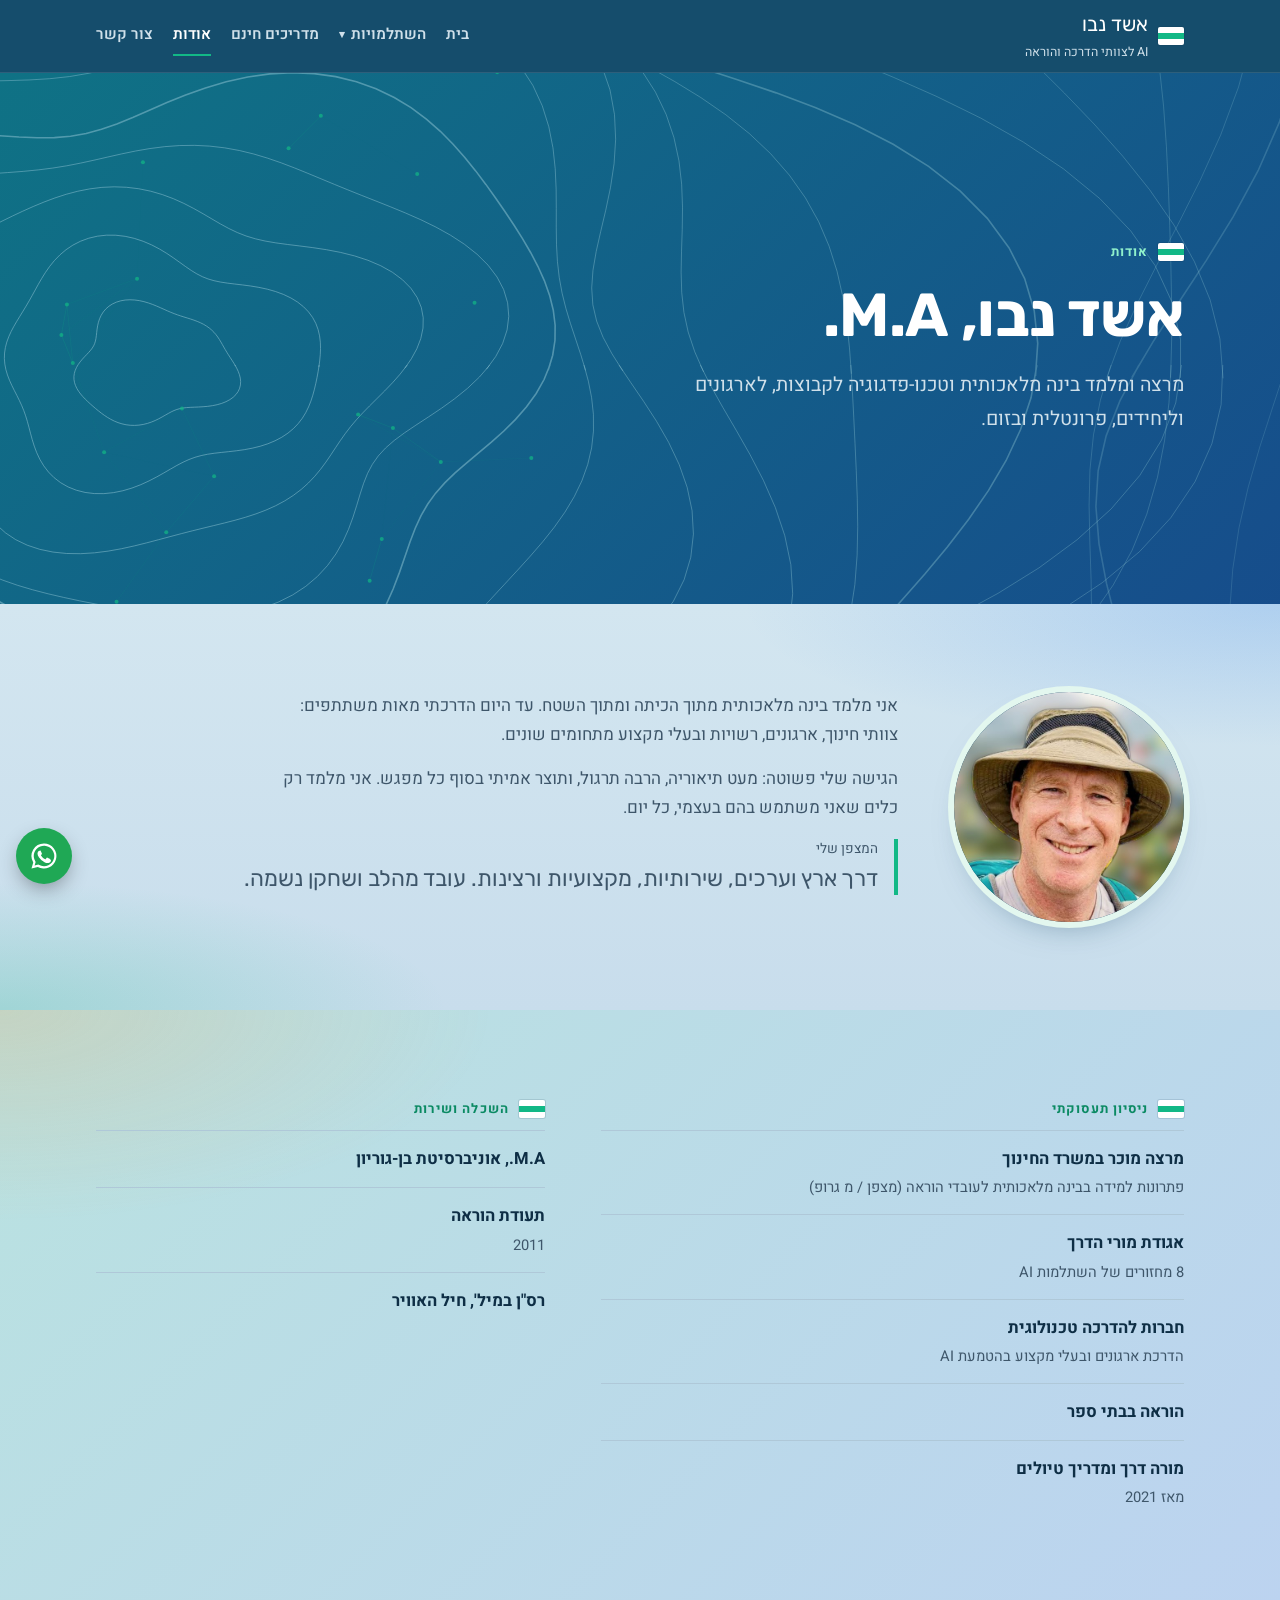
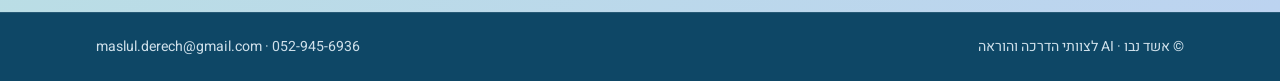
==== about.html @ a2542221 "Add 8 tech hours page for tour guide courses Co-Authored-By: Claude Opus 5.5 <noreply@anthropic.com>" ====
<!doctype html>
<html lang="he" dir="rtl">
<head>
<meta charset="utf-8">
<meta name="color-scheme" content="only light">
<meta name="viewport" content="width=device-width,initial-scale=1,viewport-fit=cover">
<title>אודות | אשד נבו</title>
<meta name="claude:viewport-fit-sides" content="cover">
<meta name="description" content="אשד נבו: מרצה מוכר במשרד החינוך, מורה דרך מוסמך ובעל תעודת הוראה.">
<meta property="og:title" content="אשד נבו | AI לצוותי הדרכה והוראה">
<meta property="og:description" content="אשד נבו: מרצה מוכר במשרד החינוך, מורה דרך מוסמך ובעל תעודת הוראה.">
<meta property="og:locale" content="he_IL">
<meta property="og:type" content="website">
<meta property="og:image" content="https://nevoes.github.io/eshed-ai/og.jpg">
<meta property="og:image:width" content="1200">
<meta property="og:image:height" content="630">
<meta name="twitter:card" content="summary_large_image">
<link rel="preconnect" href="https://fonts.googleapis.com">
<link rel="preconnect" href="https://fonts.gstatic.com" crossorigin>
<link rel="stylesheet" href="https://fonts.googleapis.com/css2?family=Rubik:wght@500;700&family=Heebo:wght@400;500;600;700&family=IBM+Plex+Mono:wght@500&display=swap">
<link rel="stylesheet" href="style.css?v=14">
</head>
<body>
<svg width="0" height="0" style="position:absolute" aria-hidden="true"><symbol id="i-wa" viewBox="0 0 24 24"><path fill="currentColor" d="M12 2a10 10 0 0 0-8.6 15.1L2 22l5-1.3A10 10 0 1 0 12 2zm0 18.2a8.2 8.2 0 0 1-4.2-1.2l-.3-.2-3 .8.8-2.9-.2-.3A8.2 8.2 0 1 1 12 20.2zm4.5-6.1c-.2-.1-1.5-.7-1.7-.8s-.4-.1-.6.1-.7.8-.8 1-.3.2-.5.1a6.7 6.7 0 0 1-3.3-2.9c-.2-.4.2-.4.7-1.3.1-.2 0-.3 0-.4l-.8-1.8c-.2-.5-.4-.4-.6-.4h-.5a1 1 0 0 0-.7.3 3 3 0 0 0-.9 2.2 5.2 5.2 0 0 0 1.1 2.7 11.8 11.8 0 0 0 4.5 4c1.7.7 2.3.8 3.2.6a2.7 2.7 0 0 0 1.8-1.2 2.2 2.2 0 0 0 .1-1.3c0-.1-.2-.2-.5-.3z"/></symbol></svg>
<header class="top"><div class="wrap">
  <a class="brand" href="index.html"><span class="blaze" aria-hidden="true"><i></i><i></i><i></i></span><span><b>אשד נבו</b><small>AI לצוותי הדרכה והוראה</small></span></a>
  <nav class="nav" aria-label="תוכן האתר"><a href="index.html">בית</a><div class="dd"><button type="button" aria-haspopup="true">השתלמויות<span aria-hidden="true">▾</span></button><div class="dd-panel"><a href="workshop.html">השתלמות 3 מפגשי AI</a><a href="course.html">פתרון למידה לעובדי הוראה</a><a href="tav-teken.html">השתלמות למדריכי תו תקן</a><a href="tour-guides.html">השתלמות למורי דרך</a><a href="tech-hours.html">8 שעות טכנולוגיה לקורסי מדריכים</a></div></div><a href="guides.html">מדריכים חינם</a><a href="about.html" aria-current="page">אודות</a><a href="contact.html">צור קשר</a></nav>
  <details class="menu"><summary>תפריט</summary><nav class="panel" aria-label="תוכן האתר"><a href="index.html">בית</a><a href="workshop.html">השתלמות 3 מפגשי AI</a><a href="course.html">פתרון למידה לעובדי הוראה</a><a href="tav-teken.html">השתלמות למדריכי תו תקן</a><a href="tour-guides.html">השתלמות למורי דרך</a><a href="tech-hours.html">8 שעות טכנולוגיה לקורסי מדריכים</a><a href="guides.html">מדריכים חינם</a><a href="about.html" aria-current="page">אודות</a><a href="contact.html">צור קשר</a></nav></details>
</div></header>
<main>
<section class="band"><canvas class="map" aria-hidden="true"></canvas><div class="wrap">
  <p class="eyebrow"><span class="blaze" aria-hidden="true"><i></i><i></i><i></i></span>אודות</p>
  <h1>אשד נבו, M.A.</h1>
  <p class="lead">מרצה ומלמד בינה מלאכותית וטכנו-פדגוגיה לקבוצות, לארגונים וליחידים, פרונטלית ובזום.</p>
  
</div></section>

<section><div class="wrap about">
  <div class="portrait"><img src="eshed.jpg" alt="אשד נבו" width="460" height="460"></div>
  <div class="txt">
    <p>אני מלמד בינה מלאכותית מתוך הכיתה ומתוך השטח. עד היום הדרכתי מאות משתתפים: צוותי חינוך, ארגונים, רשויות ובעלי מקצוע מתחומים שונים.</p>
    <p>הגישה שלי פשוטה: מעט תיאוריה, הרבה תרגול, ותוצר אמיתי בסוף כל מפגש. אני מלמד רק כלים שאני משתמש בהם בעצמי, כל יום.</p>
    <p class="compass"><small>המצפן שלי</small>דרך ארץ וערכים, שירותיות, מקצועיות ורצינות. עובד מהלב ושחקן נשמה.</p>
  </div>
</div></section>
<section class="alt"><div class="wrap cv2">
  <div><p class="eyebrow"><span class="blaze" aria-hidden="true"><i></i><i></i><i></i></span>ניסיון תעסוקתי</p>
  <ul class="cv" style="grid-template-columns:1fr">
    <li><b>מרצה מוכר במשרד החינוך</b><small>פתרונות למידה בבינה מלאכותית לעובדי הוראה (מצפן / מ גרופ)</small></li>
    <li><b>אגודת מורי הדרך</b><small>8 מחזורים של השתלמות AI</small></li>
    <li><b>חברות להדרכה טכנולוגית</b><small>הדרכת ארגונים ובעלי מקצוע בהטמעת AI</small></li>
    <li><b>הוראה בבתי ספר</b><small></small></li>
    <li><b>מורה דרך ומדריך טיולים</b><small>מאז 2021</small></li>
  </ul></div>
  <div><p class="eyebrow"><span class="blaze" aria-hidden="true"><i></i><i></i><i></i></span>השכלה ושירות</p>
  <ul class="cv" style="grid-template-columns:1fr">
    <li><b>M.A., אוניברסיטת בן-גוריון</b><small></small></li>
    <li><b>תעודת הוראה</b><small>2011</small></li>
    <li><b>רס"ן במיל', חיל האוויר</b><small></small></li>
  </ul></div>
</div></section>
</main>
<footer class="site"><div class="wrap"><span>© אשד נבו · AI לצוותי הדרכה והוראה</span><span>052-945-6936 · maslul.derech@gmail.com</span></div></footer>
<a class="wa-float" href="https://wa.me/972529456936?text=%D7%94%D7%99%D7%99%20%D7%90%D7%A9%D7%93%2C%20%D7%90%D7%A9%D7%9E%D7%97%20%D7%9C%D7%A9%D7%9E%D7%95%D7%A2%20%D7%A2%D7%9C%20%D7%94%D7%94%D7%A9%D7%AA%D7%9C%D7%9E%D7%95%D7%99%D7%95%D7%AA" target="_blank" rel="noopener" aria-label="שליחת הודעה בווטסאפ"><svg><use href="#i-wa"/></svg></a>
<script src="site.js?v=3"></script>
</body>
</html>
---- style.css ----
/* Layout: trail-sign identity. Dark "map" bands (contour lines resolving into a network) open each page;
   between them, quiet paper sections marked with Israeli trail blazes (white | amber | white) as signposts. */
:root{
  --paper:#F2F4EF; --surface:#FFFFFF; --ink:#16201E; --muted:#56625E; --line:#D7DDD5;
  --night:#0F1918; --night-2:#16231F; --on-night:#E9EFEA; --on-night-muted:#A9B8B1; --contour:#3E5A50;
  --blaze:#F2A516; --blaze-ink:#9A5F00; --blaze-soft:#FBE7BF; --wa:#1FA855;
  --display:"Secular One","Rubik","Arial Hebrew",Arial,sans-serif;
  --body:"IBM Plex Sans Hebrew","Assistant","Segoe UI",Arial,sans-serif;
  --mono:"IBM Plex Mono",ui-monospace,Menlo,monospace;
  --max:1120px; --r:10px;
  color-scheme:only light;
}

*{box-sizing:border-box}
:root{box-sizing:border-box;padding-top:env(safe-area-inset-top,0px);padding-bottom:env(safe-area-inset-bottom,0px)}
@media (prefers-reduced-motion:reduce){*{transition:none!important;animation:none!important}}
body{margin:0;background:var(--paper);color:var(--ink);font-family:var(--body);font-size:1.0625rem;line-height:1.7;direction:rtl;overflow-x:hidden}
body::before{content:"";position:fixed;inset:0 0 auto;height:env(safe-area-inset-top,0px);z-index:40;background:var(--night)}
img{max-width:100%}
[hidden]{display:none!important}
h1,h2,h3{font-family:var(--display);font-weight:400;line-height:1.15;margin:0;text-wrap:balance}
p{margin:0}
a{color:inherit}
:focus-visible{outline:3px solid var(--blaze);outline-offset:3px;border-radius:4px}
.wrap{max-width:var(--max);margin-inline:auto;padding-left:max(16px,env(safe-area-inset-left,0px));padding-right:max(16px,env(safe-area-inset-right,0px))}

.blaze{display:inline-flex;flex-direction:column;width:26px;height:18px;border-radius:2px;overflow:hidden;flex:none;box-shadow:0 0 0 1px color-mix(in srgb,var(--ink) 18%,transparent)}
.blaze i{flex:1;background:#fff}.blaze i:nth-child(2){background:var(--blaze)}
.eyebrow{display:flex;align-items:center;gap:10px;font-size:.82rem;font-weight:700;letter-spacing:.08em;color:var(--blaze-ink)}
.mono{font-family:var(--mono);font-size:.8rem;letter-spacing:.02em}

.btn{display:inline-flex;align-items:center;justify-content:center;gap:8px;font:700 1rem/1 var(--body);text-decoration:none;border-radius:8px;padding:14px 22px;border:2px solid transparent;cursor:pointer;transition:transform .15s,background .15s,border-color .15s}
.btn:hover{transform:translateY(-1px)}
.btn svg{width:19px;height:19px;flex:none}
.btn-blaze{background:var(--blaze);color:#1A1405}
.btn-ghost{border-color:color-mix(in srgb,var(--on-night) 35%,transparent);color:var(--on-night)}
.btn-ghost:hover{border-color:var(--on-night)}
.btn-line{border-color:var(--line);color:var(--ink);background:var(--surface)}
.btn-line:hover{border-color:var(--ink)}
.btn-wa{background:var(--wa);color:#fff}
.actions{display:flex;flex-wrap:wrap;gap:12px}

/* header + nav */
.top{position:sticky;top:env(safe-area-inset-top,0px);z-index:30;background:color-mix(in srgb,var(--night) 94%,transparent);backdrop-filter:blur(10px);color:var(--on-night);border-bottom:1px solid color-mix(in srgb,var(--on-night) 10%,transparent)}
.top .wrap{display:flex;align-items:center;justify-content:space-between;gap:16px;padding-block:12px;position:relative}
.brand{display:flex;align-items:center;gap:10px;text-decoration:none;min-width:0}
.brand b{font-family:var(--display);font-weight:400;font-size:1.25rem;line-height:1}
.brand small{display:block;font-size:.78rem;color:var(--on-night-muted);line-height:1.3;margin-top:3px}
.nav{display:flex;gap:20px;align-items:center}
.nav a{text-decoration:none;font-weight:600;font-size:.95rem;color:var(--on-night-muted);padding-block:6px;border-bottom:2px solid transparent}
.nav a:hover{color:var(--on-night)}
.nav a[aria-current="page"]{color:var(--on-night);border-color:var(--blaze)}
.menu{display:none}
.menu summary{list-style:none;cursor:pointer;border:1px solid color-mix(in srgb,var(--on-night) 25%,transparent);border-radius:8px;padding:8px 12px;font-weight:700;font-size:.92rem}
.menu summary::-webkit-details-marker{display:none}
.menu .panel{position:absolute;inset-inline:0;top:100%;background:var(--night);border-bottom:1px solid color-mix(in srgb,var(--on-night) 12%,transparent);padding:8px max(16px,env(safe-area-inset-right,0px)) 16px max(16px,env(safe-area-inset-left,0px));display:grid}
.menu .panel a{text-decoration:none;padding:12px 0;border-bottom:1px solid color-mix(in srgb,var(--on-night) 10%,transparent);font-weight:600}
.menu .panel a[aria-current="page"]{color:var(--blaze)}
@media (max-width:900px){.nav{display:none}.menu{display:block}}

/* page bands */
.band{position:relative;background:var(--night);color:var(--on-night);overflow:hidden}
.band canvas{position:absolute;inset:0;width:100%;height:100%;display:block}
.band .wrap{position:relative;display:grid;gap:18px;padding-block:clamp(44px,7vw,80px)}
.band .eyebrow{color:var(--blaze)}
.band h1{font-size:clamp(2.2rem,5.6vw,3.8rem);max-width:16ch}
.band .lead{font-size:clamp(1.05rem,1.9vw,1.22rem);max-width:48ch;color:var(--on-night-muted)}
.band.home .wrap{padding-block:clamp(56px,9vw,104px) clamp(56px,8vw,96px);gap:22px}
.band.home h1{font-size:clamp(2.6rem,7.5vw,5.4rem);max-width:11ch}
.band h1 em{font-style:normal;color:var(--blaze)}
.band .lead strong{color:var(--on-night);font-weight:600}
.creds{display:flex;flex-wrap:wrap;gap:8px}
.creds span{font-size:.86rem;font-weight:600;padding:5px 12px;border-radius:999px;border:1px solid color-mix(in srgb,var(--on-night) 22%,transparent);background:color-mix(in srgb,var(--night) 70%,transparent)}
.crumb{font-size:.88rem;color:var(--on-night-muted)}
.crumb a{text-decoration:none}

section{padding-block:clamp(48px,7vw,88px)}
.alt{background:var(--surface);border-block:1px solid var(--line)}
.sec-head{display:grid;gap:12px;margin-bottom:clamp(24px,4vw,40px);max-width:660px}
.sec-head h2{font-size:clamp(1.8rem,4vw,2.7rem)}
.sec-head p{color:var(--muted);font-size:1.06rem}

/* proof strip */
.proof{display:grid;grid-template-columns:repeat(4,minmax(0,1fr));gap:1px;background:var(--line);border:1px solid var(--line);border-radius:var(--r);overflow:hidden}
.proof div{background:var(--surface);padding:18px 18px 20px;display:grid;gap:4px;align-content:start}
.proof b{font-family:var(--display);font-weight:400;font-size:clamp(1.6rem,3vw,2.2rem);line-height:1.1}
.proof small{color:var(--muted);font-size:.9rem;line-height:1.45}
@media (max-width:820px){.proof{grid-template-columns:repeat(2,minmax(0,1fr))}}

/* table of contents (home) */
.toc{list-style:none;margin:0;padding:0;display:grid;grid-template-columns:repeat(2,minmax(0,1fr));gap:20px}
.toc a{display:grid;grid-template-columns:auto minmax(0,1fr) auto;gap:6px 16px;align-items:start;text-decoration:none;background:var(--surface);border:1px solid var(--line);border-radius:var(--r);padding:22px 22px 24px;height:100%;transition:border-color .15s,transform .15s}
.toc a:hover{border-color:var(--ink);transform:translateY(-2px)}
.toc .k{font-family:var(--display);font-size:1.6rem;line-height:1.2;color:var(--blaze-ink)}
.toc h3{font-size:1.4rem}
.toc p{grid-column:2;color:var(--muted);font-size:.98rem}
.toc .go{grid-row:1;grid-column:3;font-weight:700;color:var(--blaze-ink)}
.toc .meta{grid-column:2;display:flex;flex-wrap:wrap;gap:6px;margin-top:6px}
.toc .meta span{font-size:.82rem;font-weight:600;background:var(--paper);border:1px solid var(--line);border-radius:999px;padding:2px 10px}
.toc li.main a{border-top:3px solid var(--blaze)}
@media (max-width:760px){.toc{grid-template-columns:1fr}}

/* why */
.why{display:grid;grid-template-columns:repeat(3,minmax(0,1fr));gap:clamp(20px,3vw,40px)}
.why div{display:grid;gap:8px;align-content:start;padding-top:18px;border-top:3px solid var(--ink)}
.why h3{font-size:1.35rem}
.why p{color:var(--muted)}
@media (max-width:760px){.why{grid-template-columns:1fr}}

/* sessions (workshop) */
.track{display:grid;grid-template-columns:repeat(3,minmax(0,1fr));border:1px solid var(--line);border-radius:var(--r);overflow:hidden;background:var(--surface)}
.sess{padding:24px 24px 26px;display:grid;gap:10px;align-content:start;border-inline-start:1px solid var(--line);min-width:0}
.sess:first-child{border-inline-start:0}
.sess .num{display:flex;align-items:center;justify-content:space-between;gap:8px}
.sess .num b{font-family:var(--display);font-weight:400;font-size:2.4rem;line-height:1;color:var(--blaze-ink)}
.sess h3{font-size:1.35rem}
.sess p{color:var(--muted);font-size:.98rem}
@media (max-width:820px){.track{grid-template-columns:1fr}.sess{border-inline-start:0;border-top:1px solid var(--line)}.sess:first-child{border-top:0}}
.note{margin-top:18px;display:flex;gap:14px;align-items:flex-start;background:var(--blaze-soft);border-radius:var(--r);padding:16px 20px}
.note .blaze{margin-top:5px}
.facts{display:flex;flex-wrap:wrap;gap:10px 28px;margin-top:22px;color:var(--muted);font-size:.95rem}
.facts b{color:var(--ink)}
.aud{display:flex;flex-wrap:wrap;gap:8px 10px;align-items:center}
.aud span{font-size:.92rem;font-weight:600;padding:6px 14px;border-radius:999px;background:var(--surface);border:1px solid var(--line)}
.alt .aud span{background:var(--paper)}
.feature{display:grid;grid-template-columns:auto minmax(0,1fr);gap:18px 24px;align-items:center;background:var(--night);color:var(--on-night);border-radius:14px;padding:clamp(22px,3.5vw,34px)}
.feature b{font-family:var(--display);font-weight:400;font-size:clamp(3.2rem,8vw,5rem);line-height:1;color:var(--blaze)}
.feature h3{font-size:clamp(1.3rem,2.6vw,1.7rem)}
.feature p{color:var(--on-night-muted)}
@media (max-width:520px){.feature{grid-template-columns:1fr}}

/* course */
.specs{display:grid;grid-template-columns:repeat(4,minmax(0,1fr));gap:1px;background:var(--line);border:1px solid var(--line);border-radius:var(--r);overflow:hidden}
.specs div{background:var(--surface);padding:14px 16px;display:grid;gap:2px}
.specs b{font-family:var(--display);font-weight:400;font-size:1.5rem;line-height:1.1}
.specs small{color:var(--muted);font-size:.85rem}
@media (max-width:760px){.specs{grid-template-columns:repeat(2,minmax(0,1fr))}}
.syll{list-style:none;margin:0;padding:0;border-top:1px solid var(--line);max-width:860px}
.syll li{display:grid;grid-template-columns:3rem minmax(0,1fr) auto;gap:4px 16px;align-items:baseline;padding-block:14px;border-bottom:1px solid var(--line)}
.syll .n{font-family:var(--display);font-size:1.5rem;line-height:1.2;color:var(--blaze-ink);font-variant-numeric:tabular-nums}
.syll h3{font-family:var(--body);font-weight:700;font-size:1.04rem;line-height:1.45}
.syll .tools{grid-column:2;display:flex;flex-wrap:wrap;gap:6px}
.syll .tools span{background:var(--paper);border:1px solid var(--line);border-radius:4px;padding:1px 7px;color:var(--muted)}
.alt .syll .tools span{background:var(--paper)}
.syll .type{grid-column:3;grid-row:1;font-size:.82rem;font-weight:700;color:var(--muted);white-space:nowrap}
.syll .type.a{color:var(--blaze-ink)}
@media (max-width:520px){.syll li{grid-template-columns:2.4rem minmax(0,1fr)}.syll .type{grid-column:2;grid-row:auto}}
.cols3{display:grid;grid-template-columns:repeat(3,minmax(0,1fr));gap:clamp(18px,3vw,32px)}
.cols3 div{display:grid;gap:6px;align-content:start}
.cols3 h3{font-family:var(--body);font-weight:700;font-size:1.06rem}
.cols3 p{color:var(--muted);font-size:.97rem}
@media (max-width:760px){.cols3{grid-template-columns:1fr}}

/* about */
.about{display:grid;grid-template-columns:auto minmax(0,1fr);gap:clamp(24px,5vw,56px);align-items:start}
.portrait{width:clamp(150px,22vw,230px);aspect-ratio:1;max-width:100%;border-radius:50%;background:var(--night);color:var(--blaze);display:grid;place-items:center;font-family:var(--display);font-size:3rem;position:relative;overflow:hidden}
.portrait::after{content:"";position:absolute;inset:8px;border-radius:50%;border:2px dashed color-mix(in srgb,var(--on-night) 25%,transparent)}
.portrait img{width:100%;height:100%;object-fit:cover}
.about .txt{display:grid;gap:16px;min-width:0}
.about p{color:var(--muted);max-width:62ch}
.compass{border-inline-start:4px solid var(--blaze);padding-inline-start:16px;font-family:var(--display);font-size:clamp(1.15rem,2.2vw,1.4rem);line-height:1.5}
.compass small{display:block;font-family:var(--body);font-size:.85rem;color:var(--muted);margin-bottom:2px}
@media (max-width:640px){.about{grid-template-columns:1fr}}
.cv{list-style:none;margin:0;padding:0;display:grid;grid-template-columns:repeat(2,minmax(0,1fr));column-gap:clamp(24px,4vw,48px)}
.cv li{padding-block:14px;border-top:1px solid var(--line);display:grid;gap:2px}
.cv b{font-size:1.04rem}
.cv small{color:var(--muted);font-size:.92rem}
@media (max-width:700px){.cv{grid-template-columns:1fr}}
.free{display:flex;flex-wrap:wrap;align-items:center;justify-content:space-between;gap:18px;background:var(--surface);border:1px solid var(--line);border-radius:14px;padding:clamp(20px,3vw,30px)}
.alt .free{background:var(--paper)}
.free div{display:grid;gap:6px;min-width:0;flex:1 1 320px}
.free h3{font-size:1.45rem}
.free p{color:var(--muted)}
.tag{justify-self:start;font-size:.78rem;font-weight:700;background:var(--blaze-soft);color:var(--blaze-ink);padding:2px 10px;border-radius:4px}

/* contact */
.lines{display:grid;gap:10px;max-width:520px}
.line{display:flex;align-items:center;justify-content:space-between;gap:12px;padding:14px 16px;border:1px solid var(--line);border-radius:10px;background:var(--surface)}
.line div{min-width:0}
.line small{display:block;color:var(--muted);font-size:.82rem}
.line span{font-weight:700;font-size:1.1rem;word-break:break-all;user-select:all}
.line button{font:600 .85rem var(--body);background:transparent;color:var(--ink);border:1px solid var(--line);border-radius:6px;padding:7px 12px;cursor:pointer;flex:none}

/* CTA band */
.cta{background:var(--night);color:var(--on-night)}
.cta .wrap{display:flex;flex-wrap:wrap;align-items:center;justify-content:space-between;gap:20px}
.cta h2{font-size:clamp(1.6rem,3.6vw,2.4rem)}
.cta p{color:var(--on-night-muted)}
.cta .txt{display:grid;gap:8px;min-width:0;flex:1 1 360px}

footer.site{background:var(--night);color:var(--on-night-muted);font-size:.88rem;border-top:1px solid color-mix(in srgb,var(--on-night) 10%,transparent)}
footer.site .wrap{display:flex;flex-wrap:wrap;justify-content:space-between;gap:10px 24px;padding-block:22px}
footer.site nav{display:flex;flex-wrap:wrap;gap:6px 18px}
footer.site a{text-decoration:none}
footer.site a:hover{color:var(--on-night)}

.wa-float{position:fixed;left:calc(16px + env(safe-area-inset-left,0px));bottom:calc(16px + env(safe-area-inset-bottom,0px));z-index:35;width:56px;height:56px;border-radius:50%;background:var(--wa);color:#fff;display:none;place-items:center;box-shadow:0 8px 22px -6px rgba(0,0,0,.45)}
.wa-float svg{width:30px;height:30px}
@media (max-width:760px){.wa-float{display:grid}}

/* light motion: one load sequence + gentle hovers (content is visible at rest; animation only eases it in) */
@keyframes rise{from{opacity:.001;transform:translateY(14px)}to{opacity:1;transform:none}}
.band .wrap>*{animation:rise .7s cubic-bezier(.2,.7,.2,1) both}
.band .wrap>*:nth-child(2){animation-delay:.08s}
.band .wrap>*:nth-child(3){animation-delay:.16s}
.band .wrap>*:nth-child(4){animation-delay:.24s}
.band .wrap>*:nth-child(5){animation-delay:.32s}
.toc li,.proof div,.sess{animation:rise .7s cubic-bezier(.2,.7,.2,1) both;animation-delay:.35s}
.toc li:nth-child(2),.proof div:nth-child(2),.sess:nth-child(2){animation-delay:.43s}
.toc li:nth-child(3),.proof div:nth-child(3),.sess:nth-child(3){animation-delay:.51s}
.toc li:nth-child(4),.proof div:nth-child(4){animation-delay:.59s}
.blaze i:nth-child(2){transition:transform .3s}
a:hover .blaze i:nth-child(2),.eyebrow:hover .blaze i:nth-child(2){transform:scaleX(1.15)}
.syll li{transition:background .2s}
.syll li:hover{background:color-mix(in srgb,var(--blaze) 7%,transparent)}
.why div{transition:border-color .2s}
.why div:hover{border-color:var(--blaze)}
@media (prefers-reduced-motion:reduce){.band .wrap>*,.toc li,.proof div,.sess{animation:none}}

/* landing-page blocks */
.pain{list-style:none;margin:0;padding:0;display:grid;grid-template-columns:repeat(3,minmax(0,1fr));gap:clamp(16px,3vw,28px)}
.pain li{display:grid;gap:6px;align-content:start;padding:18px 20px;border-radius:var(--r);background:var(--surface);border:1px solid var(--line)}
.alt .pain li{background:var(--paper)}
.pain b{font-size:1.06rem}
.pain span{color:var(--muted);font-size:.96rem}
@media (max-width:760px){.pain{grid-template-columns:1fr}}
.gets{list-style:none;margin:0;padding:0;display:grid;grid-template-columns:repeat(2,minmax(0,1fr));gap:12px 32px}
.gets li{display:grid;grid-template-columns:auto minmax(0,1fr);gap:12px;align-items:start;padding-block:10px;border-top:1px solid var(--line)}
.gets li::before{content:"";width:12px;height:12px;margin-top:8px;border-radius:2px;background:var(--blaze)}
@media (max-width:640px){.gets{grid-template-columns:1fr}}
.products{display:grid;grid-template-columns:repeat(2,minmax(0,1fr));gap:20px}
.products a{display:grid;gap:10px;align-content:start;text-decoration:none;background:var(--surface);border:1px solid var(--line);border-top:3px solid var(--blaze);border-radius:var(--r);padding:26px 26px 28px;transition:border-color .15s,transform .15s;animation:rise .7s cubic-bezier(.2,.7,.2,1) both;animation-delay:.35s}
.products a:nth-child(2){animation-delay:.45s}
.products a:hover{border-color:var(--ink);border-top-color:var(--blaze);transform:translateY(-2px)}
.products .k{font-size:.85rem;font-weight:700;color:var(--blaze-ink)}
.products h2{font-size:clamp(1.6rem,3vw,2.1rem)}
.products p{color:var(--muted)}
.products .meta{display:flex;flex-wrap:wrap;gap:6px}
.products .meta span{font-size:.82rem;font-weight:600;background:var(--paper);border:1px solid var(--line);border-radius:999px;padding:2px 10px}
.products .go{font-weight:700;color:var(--blaze-ink);margin-top:4px}
@media (max-width:760px){.products{grid-template-columns:1fr}}
@media (prefers-reduced-motion:reduce){.products a{animation:none}}

/* simple lead form */
.lead-form{display:grid;gap:14px;max-width:560px}
.lead-form .row2{display:grid;grid-template-columns:1fr 1fr;gap:12px}
@media (max-width:480px){.lead-form .row2{grid-template-columns:1fr}}
.field{display:grid;gap:5px}
.field label{font-size:.9rem;font-weight:600;color:var(--muted)}
.field input,.field textarea{font:500 1rem var(--body);color:var(--ink);background:var(--surface);border:1px solid var(--line);border-radius:8px;padding:12px;width:100%}
.alt .field input,.alt .field textarea{background:var(--paper)}
.field input:focus,.field textarea:focus{outline:2px solid var(--blaze);outline-offset:0;border-color:transparent}
.field textarea{min-height:96px;resize:vertical}
.lead-form .btn{justify-self:start}
.form-msg{font-size:.92rem;color:var(--muted)}
.contact-alt{color:var(--muted);font-size:.95rem}
.contact-alt span{font-weight:700;color:var(--ink);user-select:all}
.split{display:grid;grid-template-columns:minmax(0,1fr) minmax(0,1.1fr);gap:clamp(24px,5vw,64px);align-items:start}
@media (max-width:820px){.split{grid-template-columns:1fr}}
.gets li b{color:var(--ink)}
.gets li span{color:var(--muted)}
.rubric li{grid-template-columns:3rem minmax(0,1fr)}
.biblio{list-style:none;margin:0;padding:0;display:grid;gap:0;max-width:860px;border-top:1px solid var(--line)}
.biblio li{padding-block:12px;border-bottom:1px solid var(--line);color:var(--muted);font-size:.95rem;line-height:1.6}
.biblio li[dir="ltr"]{text-align:left}
.biblio a{color:var(--blaze-ink);font-weight:600}

/* workshop landing extras */
.statband{background:var(--night);color:var(--on-night);padding-block:clamp(22px,3vw,30px);border-top:1px solid color-mix(in srgb,var(--on-night) 10%,transparent)}
.statband .wrap{display:grid;grid-template-columns:repeat(3,minmax(0,1fr));gap:16px}
.statband div{display:grid;gap:2px}
.statband b{font-family:var(--display);font-weight:400;font-size:clamp(1.8rem,4vw,2.6rem);line-height:1.1;color:var(--blaze)}
.statband span{color:var(--on-night-muted);font-size:.92rem}
@media (max-width:560px){.statband .wrap{grid-template-columns:1fr}}
.demo{display:grid;grid-template-columns:repeat(2,minmax(0,1fr));gap:20px}
.chat{margin:0;display:grid;gap:12px;align-content:start;background:var(--paper);border:1px solid var(--line);border-radius:14px;padding:20px 22px 22px}
.chat figcaption{font-size:.82rem;font-weight:700;letter-spacing:.06em;color:var(--muted)}
.chat.strong{border-color:color-mix(in srgb,var(--blaze) 60%,var(--line));box-shadow:0 18px 40px -28px color-mix(in srgb,var(--blaze) 70%,transparent)}
.chat.strong figcaption{color:var(--blaze-ink)}
.chat .ask{justify-self:start;max-width:92%;background:var(--night);color:var(--on-night);padding:12px 14px;border-radius:12px 12px 12px 4px;font-size:.97rem;line-height:1.6}
.chat .ans{justify-self:end;max-width:92%;background:var(--surface);border:1px solid var(--line);padding:12px 14px;border-radius:12px 12px 4px 12px;font-size:.95rem;color:var(--muted)}
.chat.strong .ans{color:var(--ink);border-color:color-mix(in srgb,var(--blaze) 40%,var(--line))}
.caret{display:inline-block;width:2px;height:1em;background:var(--blaze);margin-inline-start:3px;vertical-align:-2px;animation:blink 1.1s steps(1) infinite}
@keyframes blink{50%{opacity:0}}
@media (max-width:760px){.demo{grid-template-columns:1fr}}
.sess .out{margin-top:6px;padding-top:12px;border-top:1px dashed var(--line);color:var(--ink);font-weight:600;font-size:.95rem;display:grid;gap:2px}
.sess .out span{font-size:.75rem;font-weight:700;letter-spacing:.08em;color:var(--blaze-ink)}

.quotes{display:grid;grid-template-columns:repeat(3,minmax(0,1fr));gap:20px}
.quote{margin:0;display:grid;gap:16px;align-content:space-between;background:var(--paper);border:1px solid var(--line);border-radius:var(--r);padding:24px 24px 22px;position:relative}
.quote::before{content:"”";position:absolute;top:6px;inset-inline-start:16px;font-family:var(--display);font-size:3.6rem;line-height:1;color:var(--blaze);opacity:.55}
.quote blockquote{margin:0;padding-top:24px;font-size:1.06rem;line-height:1.65}
.quote figcaption{display:grid;gap:1px;padding-top:12px;border-top:1px solid var(--line)}
.quote figcaption span{color:var(--muted);font-size:.88rem}
@media (max-width:860px){.quotes{grid-template-columns:1fr}}
.wa-float{display:grid}
.bigquote{margin:0;display:grid;gap:14px;align-content:start;border-inline-start:4px solid var(--blaze);padding-inline-start:clamp(16px,2.5vw,24px)}
.bigquote blockquote{margin:0;font-family:var(--display);font-size:clamp(1.5rem,3.2vw,2.2rem);line-height:1.35;color:var(--ink)}
.bigquote figcaption{color:var(--muted);font-size:.92rem}
.orgs{list-style:none;margin:0;padding:0;display:grid;grid-template-columns:repeat(4,minmax(0,1fr));gap:1px;background:var(--line);border:1px solid var(--line);border-radius:var(--r);overflow:hidden}
.orgs li{background:var(--paper);padding:20px 18px;display:grid;gap:4px;align-content:start}
.orgs b{font-family:var(--display);font-weight:400;font-size:1.2rem;line-height:1.25}
.orgs span{color:var(--muted);font-size:.9rem}
@media (max-width:860px){.orgs{grid-template-columns:repeat(2,minmax(0,1fr))}}
@media (max-width:460px){.orgs{grid-template-columns:1fr}}

/* ===== Synthesis with the existing Base44 look: navy-teal, emerald action, soft white cards ===== */
:root{
  --paper:#F4F6F9; --surface:#FFFFFF; --ink:#12324A; --muted:#5B6B7A; --line:#E1E7EE;
  --night:#0E4766; --night-2:#0B3A54; --on-night:#FFFFFF; --on-night-muted:#CFE0EA; --contour:#7FB8C9;
  --blaze:#12B886; --blaze-ink:#0B8A63; --blaze-soft:#E3F7EF; --wa:#1FA855;
  --grad:linear-gradient(135deg,#0F7285 0%,#174A8C 60%,#1E3C8C 100%);
  --shadow:0 12px 32px -20px rgba(14,71,102,.45);
  --display:"Rubik","Heebo","Arial Hebrew",Arial,sans-serif;
  --body:"Heebo","Rubik","Segoe UI",Arial,sans-serif;
  --r:16px;
}

h1,h2,h3{font-weight:700;letter-spacing:-.01em}
.top{background:color-mix(in srgb,var(--night) 96%,transparent)}
.band{background:var(--grad)}
.band .eyebrow,.feature b,.statband b{color:#8FF0CB}
.band h1 em{color:#8FF0CB}
.btn{border-radius:999px}
.btn-blaze{background:var(--blaze);color:#fff}
.btn-blaze:hover{background:color-mix(in srgb,var(--blaze) 88%,#000)}
.statband{background:var(--night)}
.sec-head h2{color:var(--ink)}
/* soft cards */
.products a,.track,.pain li,.quote,.free,.line,.specs,.orgs,.sess .out{border-color:var(--line)}
.products a,.track,.free,.orgs,.specs{border:0;box-shadow:var(--shadow);border-radius:var(--r)}
.products a{border-top:4px solid var(--blaze)}
.products a:hover{box-shadow:0 18px 40px -18px rgba(14,71,102,.5)}
.orgs{background:transparent;gap:16px}
.orgs li{background:var(--surface);border-radius:var(--r);box-shadow:var(--shadow)}
.alt .orgs li{background:var(--paper)}
.alt{border-block:0}
.lead-form .field input,.lead-form .field textarea{border-radius:12px}
.note{border-radius:var(--r)}
.feature{background:var(--grad);border-radius:20px}
.cta{background:var(--grad)}
.aud span{border-radius:999px;background:var(--blaze-soft);border-color:transparent;color:var(--blaze-ink)}
.alt .aud span{background:var(--blaze-soft)}
.blaze{box-shadow:0 0 0 1px color-mix(in srgb,var(--ink) 12%,transparent)}
.quotes.q2{grid-template-columns:repeat(2,minmax(0,1fr))}
.quote{background:var(--surface);border:0;box-shadow:var(--shadow);border-radius:var(--r)}
.quote figcaption span:empty{display:none}
@media (max-width:760px){.quotes.q2{grid-template-columns:1fr}}

/* scroll reveal (added by script only to below-the-fold items) */
.pre{opacity:.001;transform:translateY(18px);transition:opacity .6s ease,transform .6s cubic-bezier(.2,.7,.2,1);transition-delay:var(--d,0ms)}
.pre.in{opacity:1;transform:none}
/* gentle hovers */
.quote,.orgs li,.sess,.specs div{transition:transform .25s ease,box-shadow .25s ease}
.quote:hover,.orgs li:hover{transform:translateY(-3px);box-shadow:0 18px 40px -20px rgba(14,71,102,.5)}
.sess:hover{background:color-mix(in srgb,var(--blaze) 5%,var(--surface))}
.btn-blaze{box-shadow:0 8px 20px -10px color-mix(in srgb,var(--blaze) 80%,transparent)}
.wa-float{animation:waPulse 2.8s ease-out 1.5s 3}
@keyframes waPulse{0%{box-shadow:0 0 0 0 color-mix(in srgb,var(--wa) 55%,transparent)}100%{box-shadow:0 0 0 16px transparent}}
@media (prefers-reduced-motion:reduce){.pre{opacity:1;transform:none;transition:none}.wa-float{animation:none}}

/* stronger but still gentle motion */
.pre{transform:translateY(34px) scale(.98);transition:opacity .9s ease,transform .9s cubic-bezier(.16,.8,.24,1);transition-delay:var(--d,0ms)}
@keyframes rise{from{opacity:.001;transform:translateY(26px)}to{opacity:1;transform:none}}
.band .wrap>*{animation-duration:1s}
.band{background-size:180% 180%;animation:drift 16s ease-in-out infinite alternate}
@keyframes drift{from{background-position:0% 30%}to{background-position:100% 70%}}
.top .brand .blaze i:nth-child(2){animation:blazeIn 1.2s cubic-bezier(.2,.7,.2,1) .3s both;transform-origin:center}
@keyframes blazeIn{from{transform:scaleX(0)}to{transform:scaleX(1)}}
.sess .num b{display:inline-block;transition:transform .3s ease}
.sess:hover .num b,.sess:active .num b{transform:translateY(-3px) scale(1.08)}
.products a:active,.quote:active,.orgs li:active{transform:translateY(-2px)}
@media (prefers-reduced-motion:reduce){.band{animation:none}.top .brand .blaze i:nth-child(2){animation:none}}

.who{display:inline-flex;align-items:center;gap:12px;text-decoration:none;justify-self:start;background:color-mix(in srgb,#fff 10%,transparent);border:1px solid color-mix(in srgb,#fff 22%,transparent);border-radius:999px;padding:6px 18px 6px 6px}
.who img{width:56px;height:56px;border-radius:50%;object-fit:cover;border:2px solid #8FF0CB}
.who b{display:block;font-size:1rem;line-height:1.2}
.who small{color:var(--on-night-muted);font-size:.84rem}
.portrait::after{display:none}
.portrait{box-shadow:0 0 0 6px var(--blaze-soft),var(--shadow)}
.syll .desc{grid-column:2;color:var(--muted);font-size:.95rem;line-height:1.55;margin:0}
.values{display:grid;grid-template-columns:repeat(2,minmax(0,1fr));gap:16px}
.values div{background:var(--surface);border-radius:var(--r);box-shadow:var(--shadow);padding:20px;display:grid;gap:6px;align-content:start}
.values h3{font-size:1.1rem}
.values p{color:var(--muted);font-size:.95rem}
.ico{width:46px;height:46px;border-radius:50%;display:grid;place-items:center;background:var(--blaze-soft);color:var(--blaze-ink);margin-bottom:4px}
.ico svg{width:24px;height:24px}
@media (max-width:520px){.values{grid-template-columns:1fr}}
.single{max-width:760px;margin-inline:auto}
.single .quote blockquote{font-size:1.2rem}
.cv2{display:grid;grid-template-columns:minmax(0,1.3fr) minmax(0,1fr);gap:clamp(24px,5vw,56px)}
.cv2>div{display:grid;gap:10px;align-content:start}
@media (max-width:760px){.cv2{grid-template-columns:1fr}}
.cv small:empty{display:none}
.guides{display:grid;grid-template-columns:repeat(auto-fill,minmax(280px,1fr));gap:20px}
.guide{display:grid;gap:10px;align-content:start;text-decoration:none;background:var(--surface);border-radius:var(--r);box-shadow:var(--shadow);border-top:4px solid var(--blaze);padding:24px;transition:transform .2s,box-shadow .2s}
.guide:hover{transform:translateY(-3px)}
.guide h2{font-size:1.5rem}
.guide p{color:var(--muted)}
.guide .go{font-weight:700;color:var(--blaze-ink)}
.v3{grid-template-columns:repeat(3,minmax(0,1fr))}
@media (max-width:760px){.v3{grid-template-columns:1fr}}
.steps2 li{grid-template-columns:3rem minmax(0,1fr)}

/* guide visuals */
.mock-board{background:var(--grad);border-radius:20px;padding:16px;box-shadow:var(--shadow);color:#fff}
.mb-top{display:flex;justify-content:space-between;align-items:center;gap:10px;margin-bottom:12px}
.mb-top b{font-family:var(--display);font-size:1.15rem}
.mb-top span{font-size:.8rem;background:rgba(255,255,255,.18);padding:2px 10px;border-radius:999px}
.mb-cols{display:grid;grid-template-columns:repeat(3,minmax(0,1fr));gap:10px}
.mb-cols>div{display:grid;gap:8px;align-content:start}
.mb-cols i{font-style:normal;font-size:.8rem;font-weight:700;opacity:.85}
.pn{margin:0;border-radius:10px;padding:10px;font-size:.88rem;line-height:1.4;color:#12324A;box-shadow:0 6px 14px -8px rgba(0,0,0,.4);animation:pop .6s cubic-bezier(.2,.8,.3,1.3) both}
.pn.c1{background:#FFF4B8}.pn.c2{background:#C9F2E1}.pn.c3{background:#FFD9CF}
.mb-cols>div:nth-child(2) .pn{animation-delay:.25s}.mb-cols>div:nth-child(3) .pn{animation-delay:.5s}
@keyframes pop{from{opacity:.001;transform:scale(.85) translateY(8px)}to{opacity:1;transform:none}}
.mock-gem{background:var(--surface);border-radius:20px;box-shadow:var(--shadow);padding:18px;display:grid;gap:12px}
.mg-head{display:flex;align-items:center;gap:10px;padding-bottom:12px;border-bottom:1px solid var(--line)}
.mg-ico{width:36px;height:36px;border-radius:10px;display:grid;place-items:center;background:var(--grad);color:#fff}
.mg-head small{margin-inline-start:auto;color:var(--muted);font-size:.8rem}
.mg-user{justify-self:start;margin:0;background:var(--night);color:#fff;padding:10px 14px;border-radius:14px 14px 14px 4px;font-size:.95rem}
.mg-bot{justify-self:end;margin:0;background:var(--blaze-soft);color:var(--ink);padding:12px 14px;border-radius:14px 14px 4px 14px;font-size:.93rem;line-height:1.6;max-width:90%;animation:pop .7s cubic-bezier(.2,.8,.3,1.2) .5s both}
.prompt-box{background:var(--night);color:#fff;border-radius:16px;padding:18px;box-shadow:var(--shadow);display:grid;gap:12px}
.prompt-box pre{margin:0;white-space:pre-wrap;font:500 .98rem/1.75 var(--body);color:#E6F4EE}
.copy-p{justify-self:start;font:700 .92rem var(--body);background:var(--blaze);color:#fff;border:0;border-radius:999px;padding:10px 18px;cursor:pointer}
@media (prefers-reduced-motion:reduce){.pn,.mg-bot{animation:none}}


/* ===== Marketing palette v2: blue bands, richer tinted backgrounds, bold color rhythm ===== */
:root{
  --paper:#CFE3EE; --surface:#F4F9FC; --line:#AFC8D8; --muted:#3E566A; --ink:#0E2E45;
  --shadow:0 16px 36px -20px rgba(10,58,90,.6);
}
body{background:#CFE3EE}
section:not(.band):not(.alt):not(.cta){background:
  radial-gradient(60% 50% at 100% 0%,rgba(47,128,237,.22),transparent 70%),
  radial-gradient(50% 45% at 0% 100%,rgba(18,184,134,.22),transparent 70%),
  linear-gradient(180deg,#D3E6F0 0%,#C8DDEC 100%)}
.alt{background:
  radial-gradient(55% 50% at 0% 0%,rgba(242,153,74,.20),transparent 70%),
  linear-gradient(135deg,#B9E2E0 0%,#BCD3F0 100%)}
.alt .orgs li,.orgs li{background:var(--surface)}
.products a:nth-child(3n+1){border-top:6px solid #12B886}
.products a:nth-child(3n+2){border-top:6px solid #2F80ED}
.products a:nth-child(3n+3){border-top:6px solid #F2994A}
.orgs li{border-top:4px solid #2F80ED}
.orgs li:nth-child(3n+2){border-top-color:#12B886}
.orgs li:nth-child(3n+3){border-top-color:#F2994A}
.sec-head h2{background:linear-gradient(90deg,#0E4766,#1E6FB8 55%,#0B8A63);-webkit-background-clip:text;background-clip:text;color:transparent}
.aud span{background:#fff;color:#0B6E8A;border:1px solid #9FD3DF}
.quote{border-inline-start-color:#2F80ED}

/* ===== Phone readability: larger, bolder, higher-contrast text on every page ===== */
@media (max-width:700px){
  html{font-size:115%;-webkit-text-size-adjust:100%}
  :root{--muted:#2F465A}
  body{font-weight:500}
  .band .lead{color:var(--on-night)}
  p,li,.desc{line-height:1.65}
  h3,.syll h3{font-weight:700}
  .tools span,.meta span,.aud span,.specs small,.syll .type,.brand small,.crumb,.creds span{font-weight:600}
}

/* Approval badge (ministry recognition) in hero bands */
.approved{display:inline-flex;align-items:center;gap:8px;margin:4px 0 14px;padding:7px 16px 7px 14px;border-radius:999px;background:#12B886;color:#fff;font-weight:700;font-size:.95rem;box-shadow:0 8px 20px -10px rgba(0,0,0,.5)}
.approved svg{width:18px;height:18px;flex:none}

/* Desktop "השתלמויות" dropdown */
.dd{position:relative}
.dd>button{all:unset;cursor:pointer;display:inline-flex;align-items:center;gap:6px;font-weight:600;font-size:.95rem;color:var(--on-night-muted);padding-block:6px;border-bottom:2px solid transparent}
.dd>button span{font-size:.75em}
.dd.is-active>button,.dd:hover>button,.dd:focus-within>button{color:var(--on-night)}
.dd.is-active>button{border-color:var(--blaze)}
.dd-panel{position:absolute;top:100%;inset-inline-start:-12px;min-width:250px;padding:8px;margin-top:8px;background:var(--surface);border-radius:14px;box-shadow:0 18px 40px -16px rgba(10,58,90,.55);display:grid;opacity:0;visibility:hidden;transform:translateY(-4px);transition:.15s}
.dd-panel::before{content:"";position:absolute;inset:-12px 0 auto;height:12px}
.dd:hover .dd-panel,.dd:focus-within .dd-panel{opacity:1;visibility:visible;transform:none}
.dd-panel a{color:var(--ink);padding:10px 12px;border-radius:10px;border:0;font-weight:600;white-space:nowrap}
.dd-panel a:hover,.dd-panel a[aria-current="page"]{background:var(--blaze-soft);color:var(--blaze-ink)}
.approved{width:fit-content;justify-self:start}

/* "Why bring it to your organization" benefit cards */
.why{display:grid;grid-template-columns:repeat(4,minmax(0,1fr));gap:14px}
.why div{background:var(--surface);border-radius:var(--r);box-shadow:var(--shadow);padding:18px;border-top:4px solid #2F80ED}
.why div:nth-child(2){border-top-color:#12B886}.why div:nth-child(3){border-top-color:#F2994A}.why div:nth-child(4){border-top-color:#0E4766}
.why b{font-family:var(--display);font-size:1.25rem;display:block;margin-bottom:4px}
.why p{margin:0;color:var(--muted);font-size:.97rem;line-height:1.55}
@media (max-width:860px){.why{grid-template-columns:repeat(2,minmax(0,1fr))}}
@media (max-width:460px){.why{grid-template-columns:1fr}}

/* Never let anything widen the page on phones */
html,body{overflow-x:clip;max-width:100%}
.menu:not([open]) .panel{display:none}
@media (max-width:900px){.dd-panel{display:none}}
img,svg,canvas,video{max-width:100%}


/* Syllabus: larger, easier to read on every page */
.syll li{padding-block:18px}
.syll .n{font-size:1.7rem}
.syll h3{font-size:1.18rem}
.syll .desc{font-size:1.04rem;line-height:1.6}
.syll .type{font-size:.95rem}
.syll .tools.mono{font-size:.88rem}
.syll .tools span{padding:2px 9px}

/* Card highlight tags on the home page — one strong point per training */
.products .tag{justify-self:start;display:inline-flex;align-items:center;gap:4px;padding:5px 12px;border-radius:999px;background:#12B886;color:#fff;font-weight:700;font-size:.88rem;box-shadow:0 6px 14px -8px rgba(0,0,0,.45)}
.products .tag.hot{background:linear-gradient(135deg,#F7B733,#F2994A);color:#4A1F00}
.products .k{color:var(--muted)}
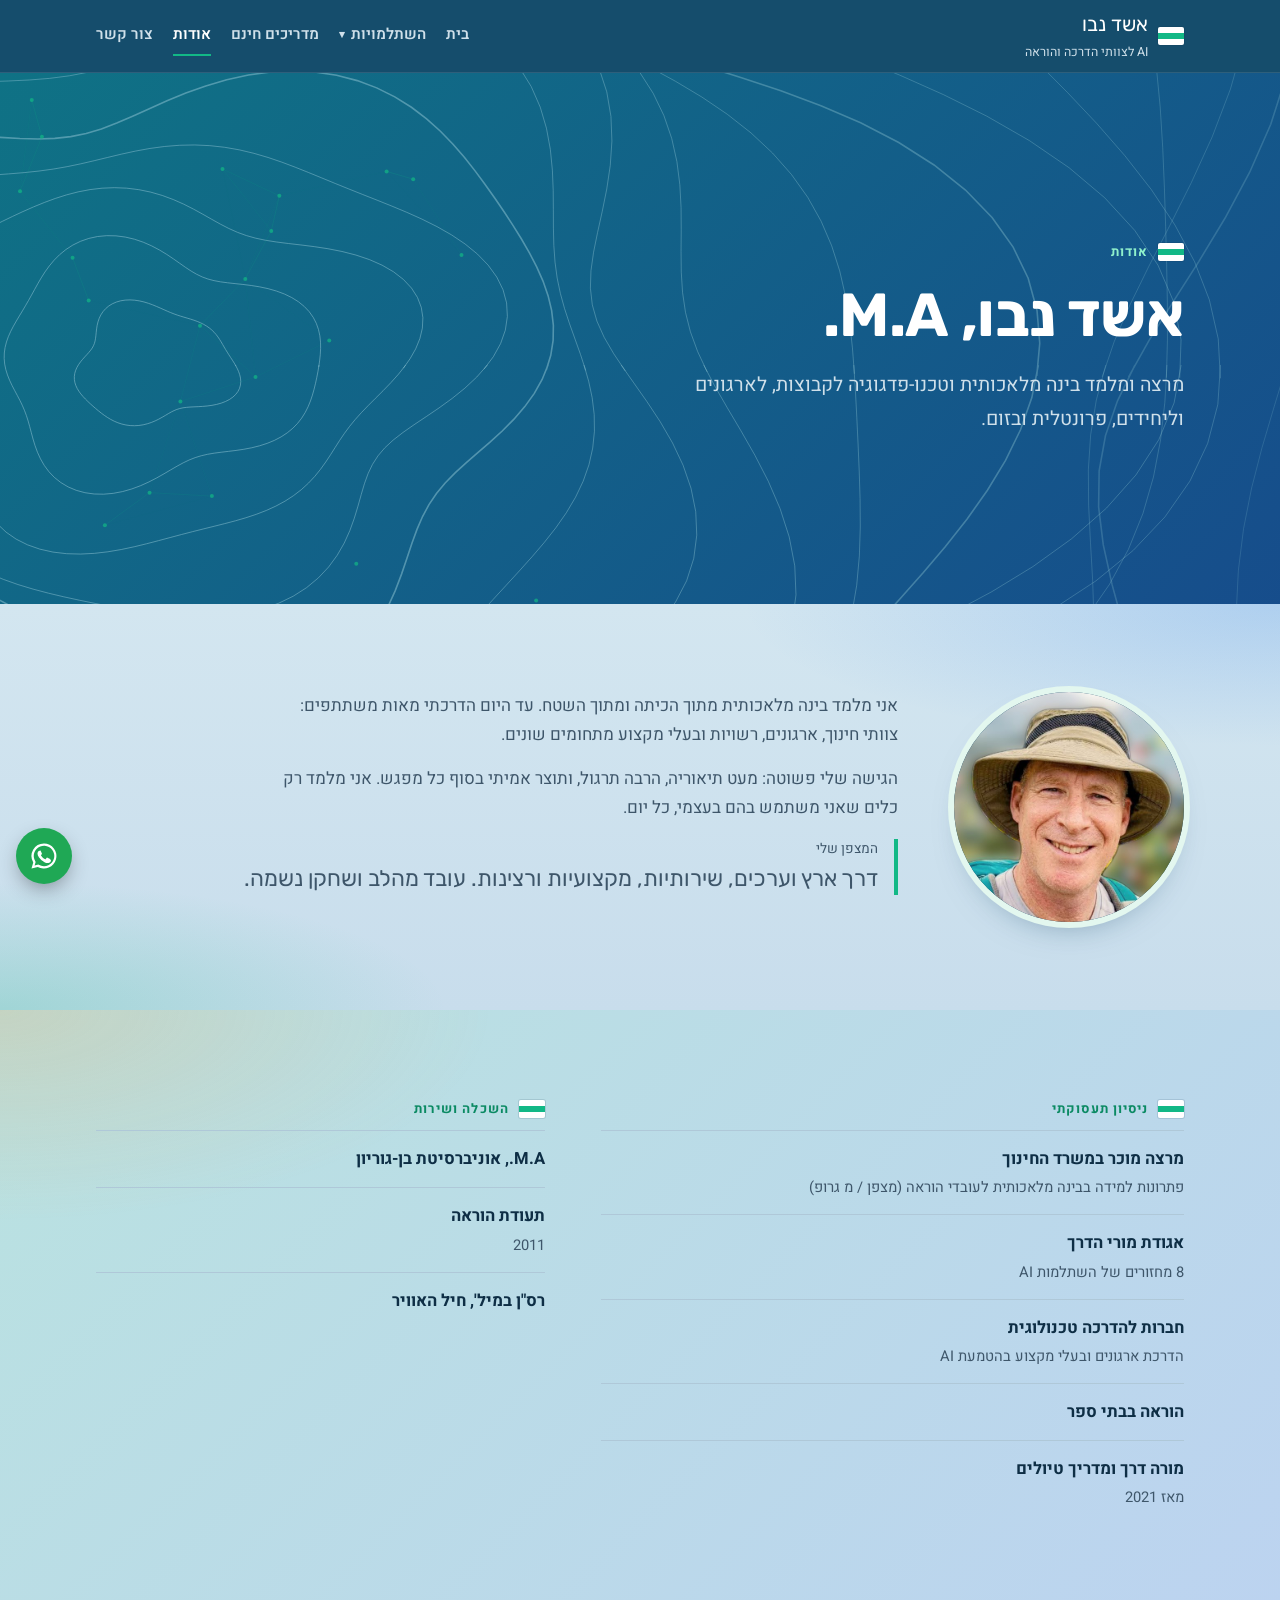
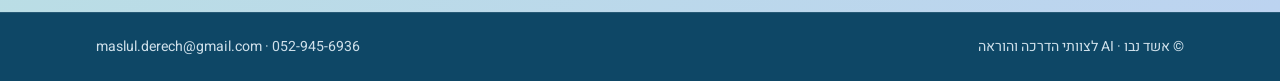
==== commit e72ed6e8: "Tech hours page: tour guide (מורי דרך) courses only Co-Authored-By: Claude Opus 5.5 <noreply@anthrop" ====
--- a/about.html
+++ b/about.html
@@ -24,8 +24,8 @@
 <svg width="0" height="0" style="position:absolute" aria-hidden="true"><symbol id="i-wa" viewBox="0 0 24 24"><path fill="currentColor" d="M12 2a10 10 0 0 0-8.6 15.1L2 22l5-1.3A10 10 0 1 0 12 2zm0 18.2a8.2 8.2 0 0 1-4.2-1.2l-.3-.2-3 .8.8-2.9-.2-.3A8.2 8.2 0 1 1 12 20.2zm4.5-6.1c-.2-.1-1.5-.7-1.7-.8s-.4-.1-.6.1-.7.8-.8 1-.3.2-.5.1a6.7 6.7 0 0 1-3.3-2.9c-.2-.4.2-.4.7-1.3.1-.2 0-.3 0-.4l-.8-1.8c-.2-.5-.4-.4-.6-.4h-.5a1 1 0 0 0-.7.3 3 3 0 0 0-.9 2.2 5.2 5.2 0 0 0 1.1 2.7 11.8 11.8 0 0 0 4.5 4c1.7.7 2.3.8 3.2.6a2.7 2.7 0 0 0 1.8-1.2 2.2 2.2 0 0 0 .1-1.3c0-.1-.2-.2-.5-.3z"/></symbol></svg>
 <header class="top"><div class="wrap">
   <a class="brand" href="index.html"><span class="blaze" aria-hidden="true"><i></i><i></i><i></i></span><span><b>אשד נבו</b><small>AI לצוותי הדרכה והוראה</small></span></a>
-  <nav class="nav" aria-label="תוכן האתר"><a href="index.html">בית</a><div class="dd"><button type="button" aria-haspopup="true">השתלמויות<span aria-hidden="true">▾</span></button><div class="dd-panel"><a href="workshop.html">השתלמות 3 מפגשי AI</a><a href="course.html">פתרון למידה לעובדי הוראה</a><a href="tav-teken.html">השתלמות למדריכי תו תקן</a><a href="tour-guides.html">השתלמות למורי דרך</a><a href="tech-hours.html">8 שעות טכנולוגיה לקורסי מדריכים</a></div></div><a href="guides.html">מדריכים חינם</a><a href="about.html" aria-current="page">אודות</a><a href="contact.html">צור קשר</a></nav>
-  <details class="menu"><summary>תפריט</summary><nav class="panel" aria-label="תוכן האתר"><a href="index.html">בית</a><a href="workshop.html">השתלמות 3 מפגשי AI</a><a href="course.html">פתרון למידה לעובדי הוראה</a><a href="tav-teken.html">השתלמות למדריכי תו תקן</a><a href="tour-guides.html">השתלמות למורי דרך</a><a href="tech-hours.html">8 שעות טכנולוגיה לקורסי מדריכים</a><a href="guides.html">מדריכים חינם</a><a href="about.html" aria-current="page">אודות</a><a href="contact.html">צור קשר</a></nav></details>
+  <nav class="nav" aria-label="תוכן האתר"><a href="index.html">בית</a><div class="dd"><button type="button" aria-haspopup="true">השתלמויות<span aria-hidden="true">▾</span></button><div class="dd-panel"><a href="workshop.html">השתלמות 3 מפגשי AI</a><a href="course.html">פתרון למידה לעובדי הוראה</a><a href="tav-teken.html">השתלמות למדריכי תו תקן</a><a href="tour-guides.html">השתלמות למורי דרך</a><a href="tech-hours.html">8 שעות טכנולוגיה לקורסי מורי דרך</a></div></div><a href="guides.html">מדריכים חינם</a><a href="about.html" aria-current="page">אודות</a><a href="contact.html">צור קשר</a></nav>
+  <details class="menu"><summary>תפריט</summary><nav class="panel" aria-label="תוכן האתר"><a href="index.html">בית</a><a href="workshop.html">השתלמות 3 מפגשי AI</a><a href="course.html">פתרון למידה לעובדי הוראה</a><a href="tav-teken.html">השתלמות למדריכי תו תקן</a><a href="tour-guides.html">השתלמות למורי דרך</a><a href="tech-hours.html">8 שעות טכנולוגיה לקורסי מורי דרך</a><a href="guides.html">מדריכים חינם</a><a href="about.html" aria-current="page">אודות</a><a href="contact.html">צור קשר</a></nav></details>
 </div></header>
 <main>
 <section class="band"><canvas class="map" aria-hidden="true"></canvas><div class="wrap">
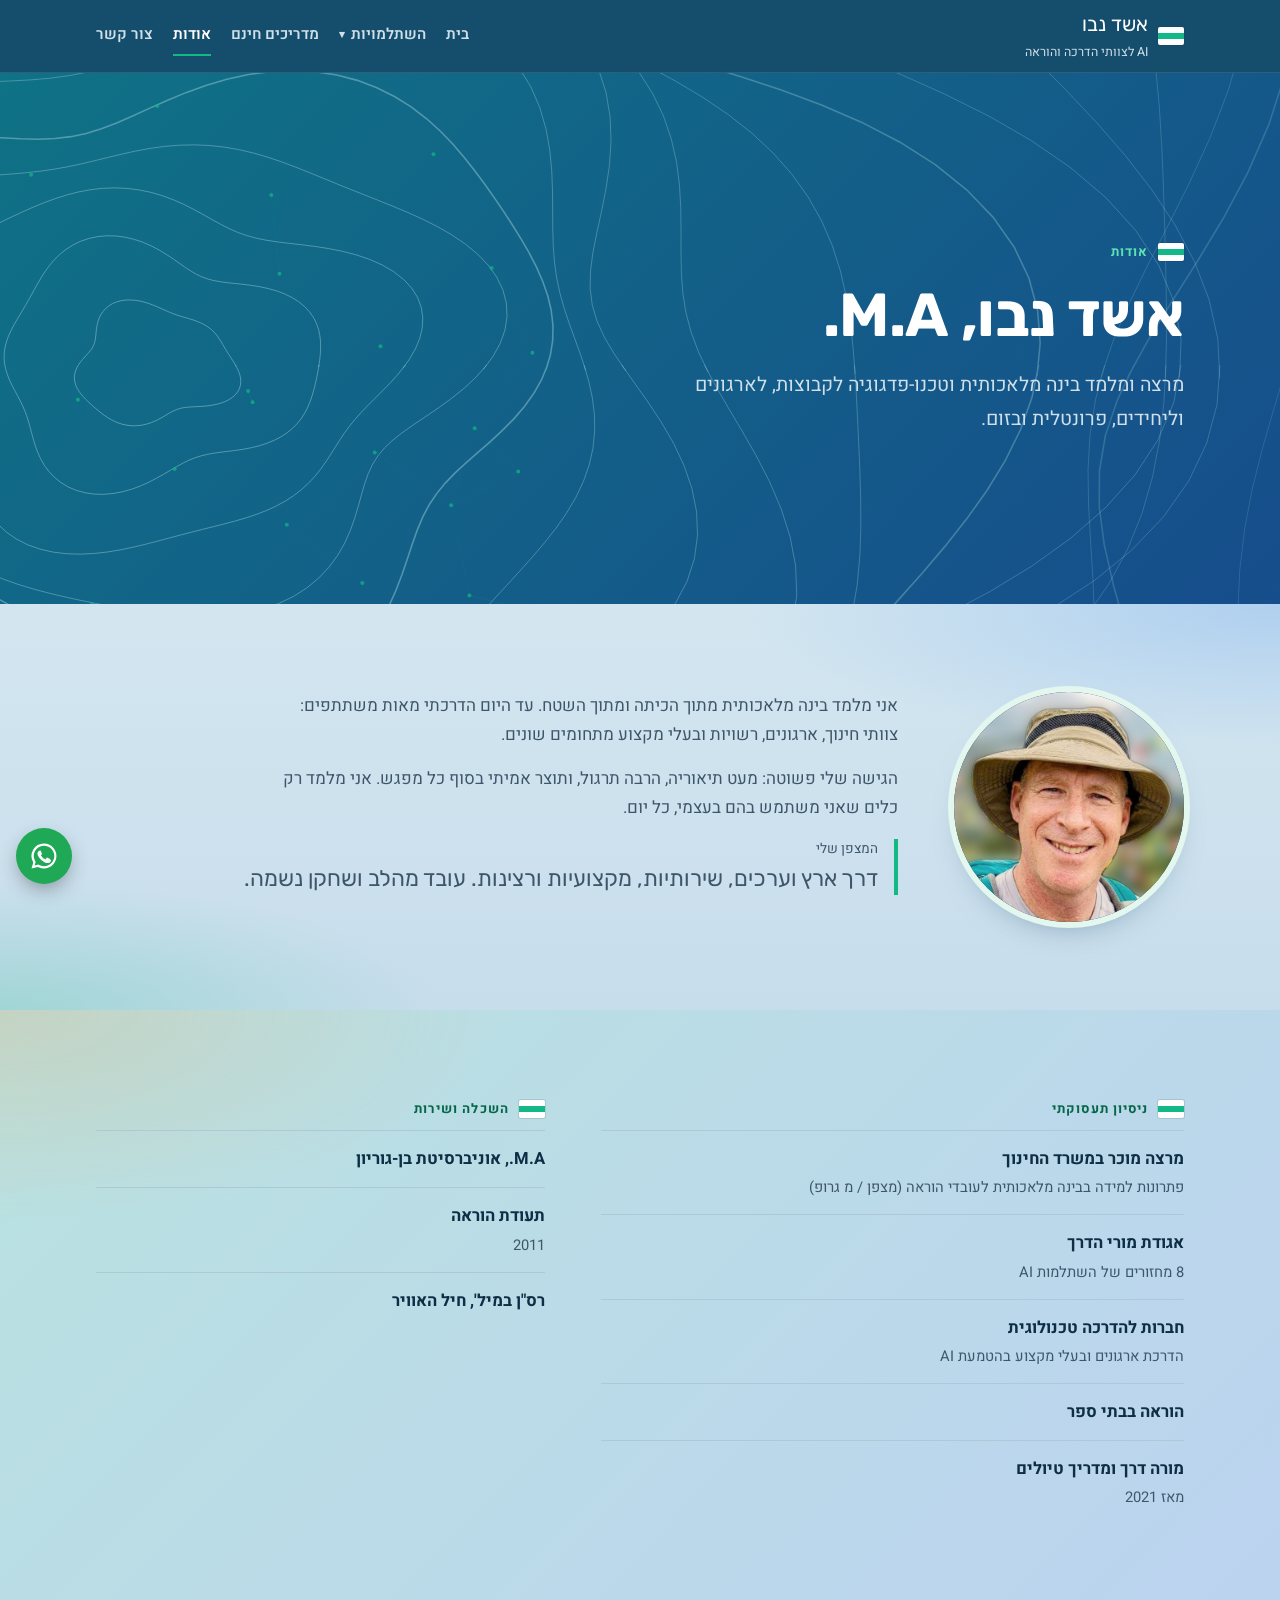
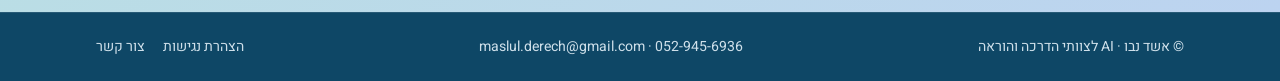
==== commit 171f913a: "נגישות, אייקון לטלפון ומפת אתר - קישור דילוג לתוכן, תפריט נגיש למקלדת וקורא מסך - תיקוני ניגודיות צב" ====
--- a/about.html
+++ b/about.html
@@ -15,19 +15,26 @@
 <meta property="og:image:width" content="1200">
 <meta property="og:image:height" content="630">
 <meta name="twitter:card" content="summary_large_image">
+<meta name="theme-color" content="#0E4766">
+<link rel="icon" href="icon.svg" type="image/svg+xml">
+<link rel="icon" href="favicon-32.png" sizes="32x32" type="image/png">
+<link rel="apple-touch-icon" href="apple-touch-icon.png">
+<link rel="manifest" href="manifest.webmanifest">
+<meta name="apple-mobile-web-app-title" content="אשד נבו AI">
 <link rel="preconnect" href="https://fonts.googleapis.com">
 <link rel="preconnect" href="https://fonts.gstatic.com" crossorigin>
 <link rel="stylesheet" href="https://fonts.googleapis.com/css2?family=Rubik:wght@500;700&family=Heebo:wght@400;500;600;700&family=IBM+Plex+Mono:wght@500&display=swap">
-<link rel="stylesheet" href="style.css?v=14">
+<link rel="stylesheet" href="style.css?v=15">
 </head>
 <body>
+<a class="skip-link" href="#main">דילוג לתוכן</a>
 <svg width="0" height="0" style="position:absolute" aria-hidden="true"><symbol id="i-wa" viewBox="0 0 24 24"><path fill="currentColor" d="M12 2a10 10 0 0 0-8.6 15.1L2 22l5-1.3A10 10 0 1 0 12 2zm0 18.2a8.2 8.2 0 0 1-4.2-1.2l-.3-.2-3 .8.8-2.9-.2-.3A8.2 8.2 0 1 1 12 20.2zm4.5-6.1c-.2-.1-1.5-.7-1.7-.8s-.4-.1-.6.1-.7.8-.8 1-.3.2-.5.1a6.7 6.7 0 0 1-3.3-2.9c-.2-.4.2-.4.7-1.3.1-.2 0-.3 0-.4l-.8-1.8c-.2-.5-.4-.4-.6-.4h-.5a1 1 0 0 0-.7.3 3 3 0 0 0-.9 2.2 5.2 5.2 0 0 0 1.1 2.7 11.8 11.8 0 0 0 4.5 4c1.7.7 2.3.8 3.2.6a2.7 2.7 0 0 0 1.8-1.2 2.2 2.2 0 0 0 .1-1.3c0-.1-.2-.2-.5-.3z"/></symbol></svg>
 <header class="top"><div class="wrap">
   <a class="brand" href="index.html"><span class="blaze" aria-hidden="true"><i></i><i></i><i></i></span><span><b>אשד נבו</b><small>AI לצוותי הדרכה והוראה</small></span></a>
-  <nav class="nav" aria-label="תוכן האתר"><a href="index.html">בית</a><div class="dd"><button type="button" aria-haspopup="true">השתלמויות<span aria-hidden="true">▾</span></button><div class="dd-panel"><a href="workshop.html">השתלמות 3 מפגשי AI</a><a href="course.html">פתרון למידה לעובדי הוראה</a><a href="tav-teken.html">השתלמות למדריכי תו תקן</a><a href="tour-guides.html">השתלמות למורי דרך</a><a href="tech-hours.html">8 שעות טכנולוגיה לקורסי מורי דרך</a></div></div><a href="guides.html">מדריכים חינם</a><a href="about.html" aria-current="page">אודות</a><a href="contact.html">צור קשר</a></nav>
+  <nav class="nav" aria-label="תוכן האתר"><a href="index.html">בית</a><div class="dd"><button type="button" aria-haspopup="true" aria-expanded="false">השתלמויות<span aria-hidden="true">▾</span></button><div class="dd-panel"><a href="workshop.html">השתלמות 3 מפגשי AI</a><a href="course.html">פתרון למידה לעובדי הוראה</a><a href="tav-teken.html">השתלמות למדריכי תו תקן</a><a href="tour-guides.html">השתלמות למורי דרך</a><a href="tech-hours.html">8 שעות טכנולוגיה לקורסי מורי דרך</a></div></div><a href="guides.html">מדריכים חינם</a><a href="about.html" aria-current="page">אודות</a><a href="contact.html">צור קשר</a></nav>
   <details class="menu"><summary>תפריט</summary><nav class="panel" aria-label="תוכן האתר"><a href="index.html">בית</a><a href="workshop.html">השתלמות 3 מפגשי AI</a><a href="course.html">פתרון למידה לעובדי הוראה</a><a href="tav-teken.html">השתלמות למדריכי תו תקן</a><a href="tour-guides.html">השתלמות למורי דרך</a><a href="tech-hours.html">8 שעות טכנולוגיה לקורסי מורי דרך</a><a href="guides.html">מדריכים חינם</a><a href="about.html" aria-current="page">אודות</a><a href="contact.html">צור קשר</a></nav></details>
 </div></header>
-<main>
+<main id="main" tabindex="-1">
 <section class="band"><canvas class="map" aria-hidden="true"></canvas><div class="wrap">
   <p class="eyebrow"><span class="blaze" aria-hidden="true"><i></i><i></i><i></i></span>אודות</p>
   <h1>אשד נבו, M.A.</h1>
@@ -60,8 +67,8 @@
   </ul></div>
 </div></section>
 </main>
-<footer class="site"><div class="wrap"><span>© אשד נבו · AI לצוותי הדרכה והוראה</span><span>052-945-6936 · maslul.derech@gmail.com</span></div></footer>
+<footer class="site"><div class="wrap"><span>© אשד נבו · AI לצוותי הדרכה והוראה</span><span>052-945-6936 · maslul.derech@gmail.com</span><nav aria-label="קישורים נוספים"><a href="accessibility.html">הצהרת נגישות</a><a href="contact.html">צור קשר</a></nav></div></footer>
 <a class="wa-float" href="https://wa.me/972529456936?text=%D7%94%D7%99%D7%99%20%D7%90%D7%A9%D7%93%2C%20%D7%90%D7%A9%D7%9E%D7%97%20%D7%9C%D7%A9%D7%9E%D7%95%D7%A2%20%D7%A2%D7%9C%20%D7%94%D7%94%D7%A9%D7%AA%D7%9C%D7%9E%D7%95%D7%99%D7%95%D7%AA" target="_blank" rel="noopener" aria-label="שליחת הודעה בווטסאפ"><svg><use href="#i-wa"/></svg></a>
-<script src="site.js?v=3"></script>
+<script src="site.js?v=4"></script>
 </body>
 </html>
--- a/style.css
+++ b/style.css
@@ -37,7 +37,7 @@
 .btn-ghost:hover{border-color:var(--on-night)}
 .btn-line{border-color:var(--line);color:var(--ink);background:var(--surface)}
 .btn-line:hover{border-color:var(--ink)}
-.btn-wa{background:var(--wa);color:#fff}
+.btn-wa{background:#15803F;color:#fff}
 .actions{display:flex;flex-wrap:wrap;gap:12px}
 
 /* header + nav */
@@ -507,3 +507,19 @@
 .products .tag{justify-self:start;display:inline-flex;align-items:center;gap:4px;padding:5px 12px;border-radius:999px;background:#12B886;color:#fff;font-weight:700;font-size:.88rem;box-shadow:0 6px 14px -8px rgba(0,0,0,.45)}
 .products .tag.hot{background:linear-gradient(135deg,#F7B733,#F2994A);color:#4A1F00}
 .products .k{color:var(--muted)}
+
+/* accessibility */
+.skip-link{position:absolute;top:-100px;inset-inline-start:12px;z-index:100;background:var(--blaze);color:#1A1405;font-weight:700;padding:10px 18px;border-radius:8px;text-decoration:none}
+.skip-link:focus{top:calc(env(safe-area-inset-top,0px) + 10px)}
+main:focus{outline:none}
+.legal{max-width:760px;display:grid;gap:14px}
+.legal h2{font-size:clamp(1.3rem,2.6vw,1.6rem);margin-top:14px}
+.legal ul{margin:0;padding-inline-start:22px;display:grid;gap:6px}
+.legal a{color:var(--blaze-ink);font-weight:600}
+.dd.closed .dd-panel{opacity:0;visibility:hidden}
+
+/* accessibility: contrast fixes (WCAG AA 4.5:1 for normal text) */
+:root{--blaze-ink:#06664A}
+.btn-blaze,.copy-p,.approved,.skip-link{background:#0A7A57;color:#fff}
+.btn-blaze:hover{background:#086247}
+.band .eyebrow,.menu .panel a[aria-current="page"]{color:#5EE0B5}
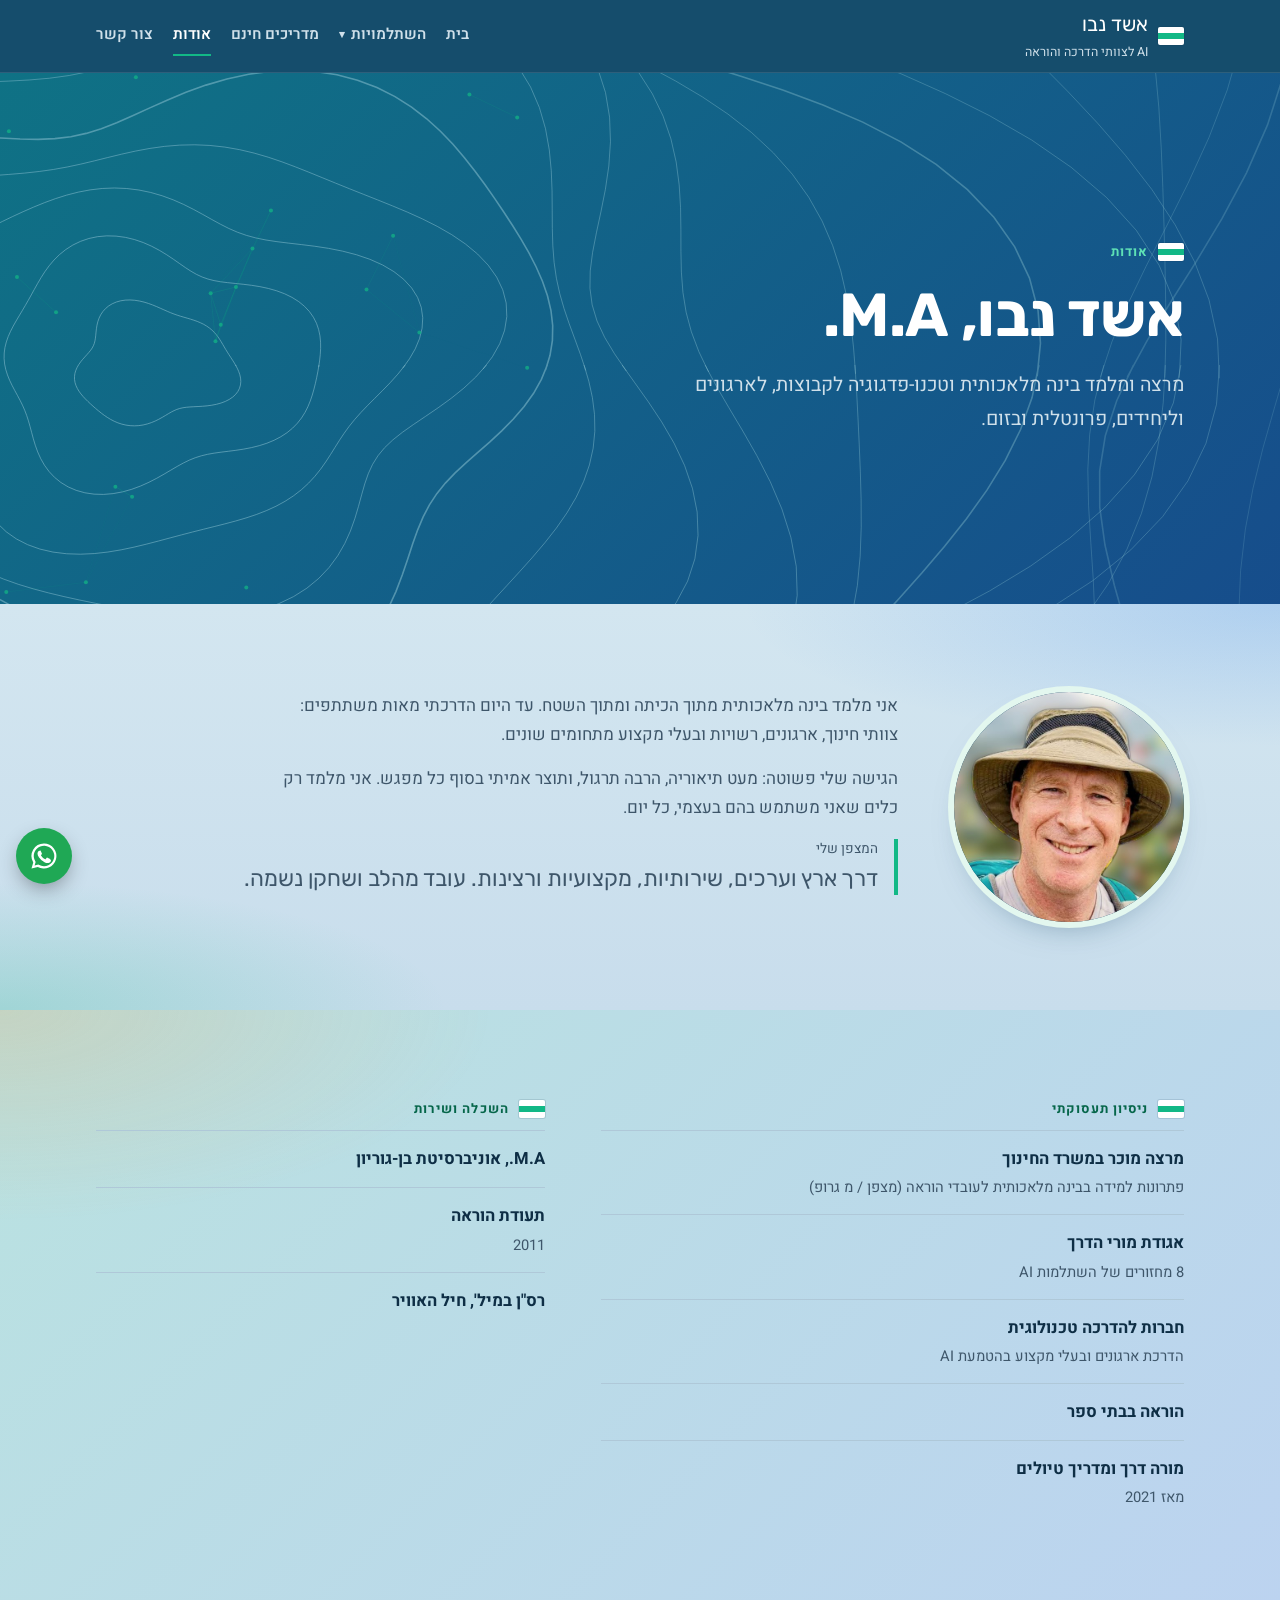
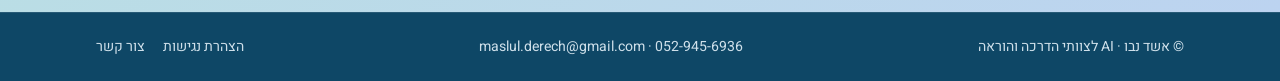
==== commit c2e8326d: "סטטיסטיקת מבקרים: GoatCounter Co-Authored-By: Claude Opus 5.5 <noreply@anthropic.com> Claude-Session" ====
--- a/about.html
+++ b/about.html
@@ -70,5 +70,6 @@
 <footer class="site"><div class="wrap"><span>© אשד נבו · AI לצוותי הדרכה והוראה</span><span>052-945-6936 · maslul.derech@gmail.com</span><nav aria-label="קישורים נוספים"><a href="accessibility.html">הצהרת נגישות</a><a href="contact.html">צור קשר</a></nav></div></footer>
 <a class="wa-float" href="https://wa.me/972529456936?text=%D7%94%D7%99%D7%99%20%D7%90%D7%A9%D7%93%2C%20%D7%90%D7%A9%D7%9E%D7%97%20%D7%9C%D7%A9%D7%9E%D7%95%D7%A2%20%D7%A2%D7%9C%20%D7%94%D7%94%D7%A9%D7%AA%D7%9C%D7%9E%D7%95%D7%99%D7%95%D7%AA" target="_blank" rel="noopener" aria-label="שליחת הודעה בווטסאפ"><svg><use href="#i-wa"/></svg></a>
 <script src="site.js?v=4"></script>
+<script data-goatcounter="https://eshed-ai.goatcounter.com/count" async src="https://gc.zgo.at/count.js"></script>
 </body>
 </html>
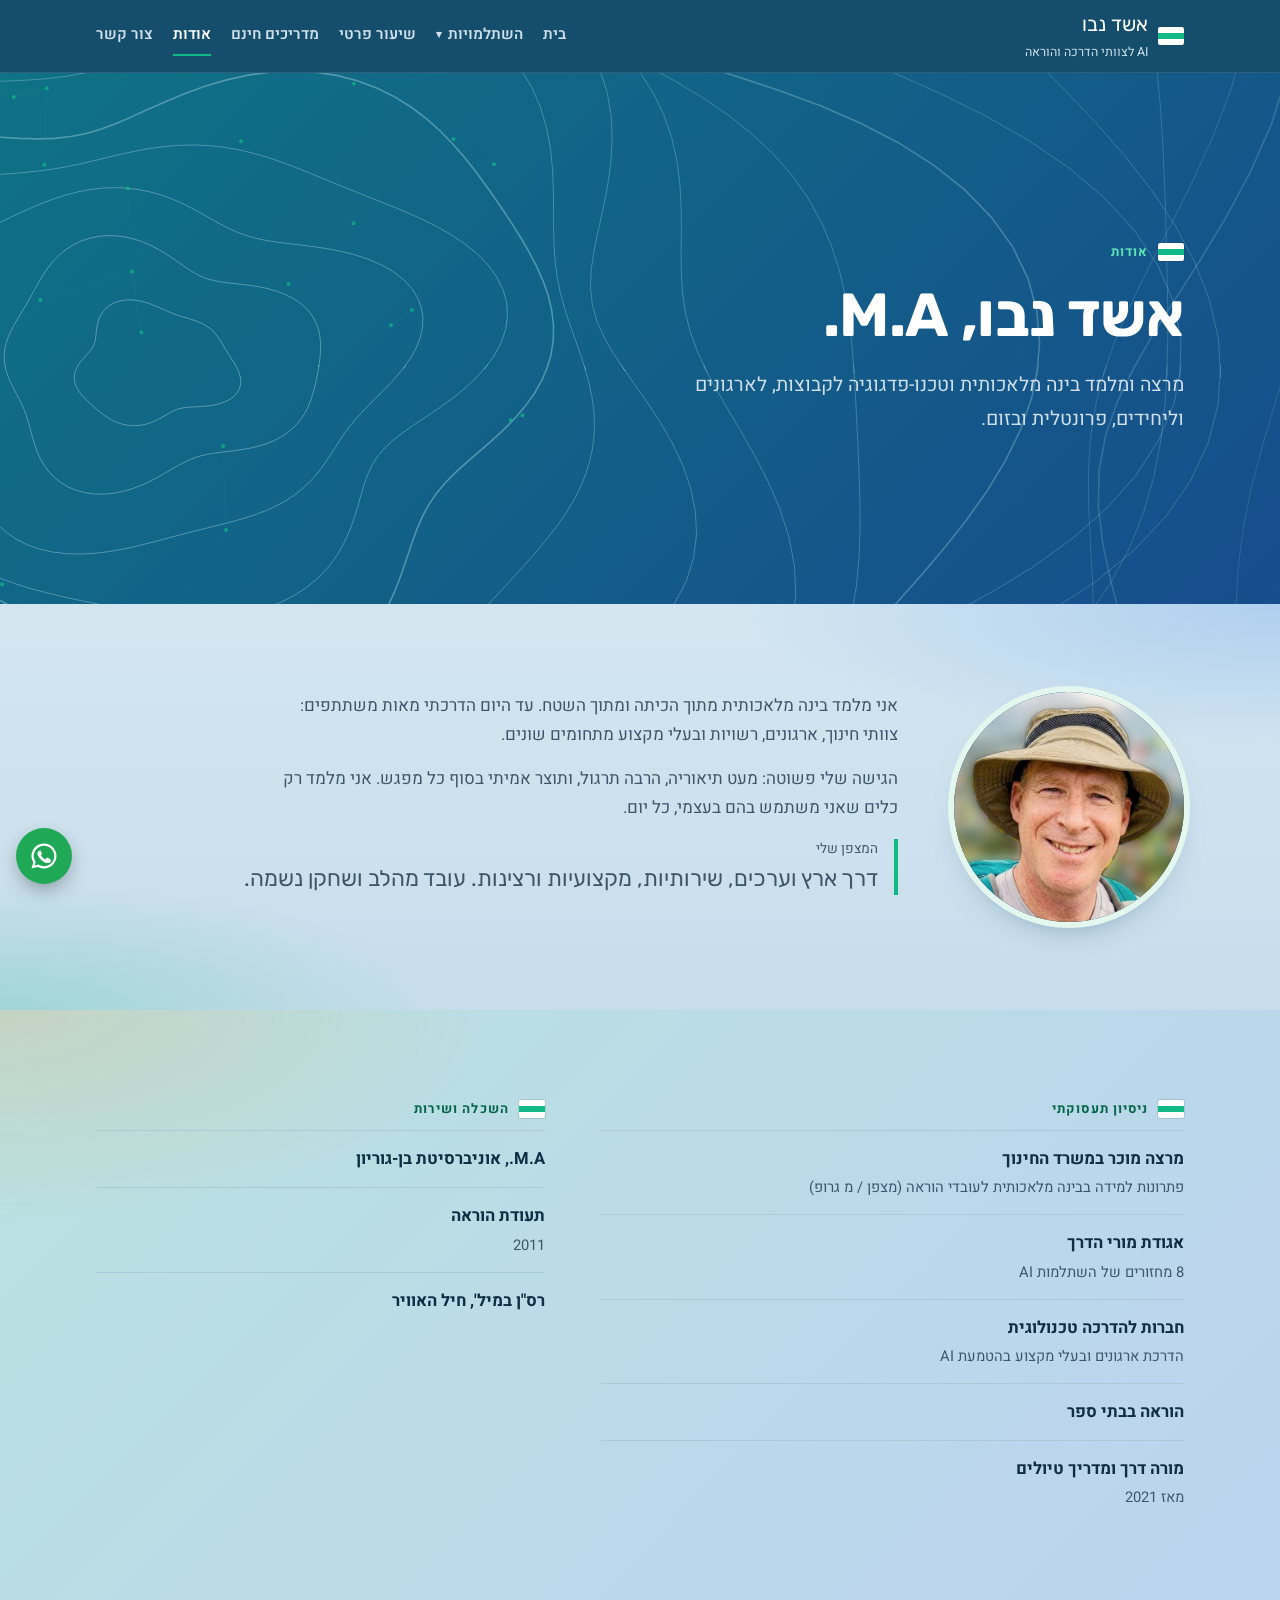
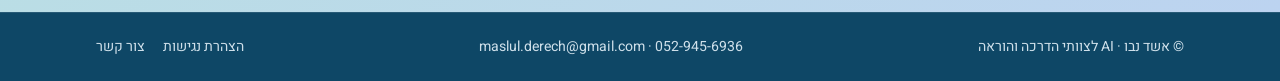
==== commit 71d20006: "Add private lesson page and menu link Co-Authored-By: Claude Opus 5.5 <noreply@anthropic.com> Claude" ====
--- a/about.html
+++ b/about.html
@@ -31,8 +31,8 @@
 <svg width="0" height="0" style="position:absolute" aria-hidden="true"><symbol id="i-wa" viewBox="0 0 24 24"><path fill="currentColor" d="M12 2a10 10 0 0 0-8.6 15.1L2 22l5-1.3A10 10 0 1 0 12 2zm0 18.2a8.2 8.2 0 0 1-4.2-1.2l-.3-.2-3 .8.8-2.9-.2-.3A8.2 8.2 0 1 1 12 20.2zm4.5-6.1c-.2-.1-1.5-.7-1.7-.8s-.4-.1-.6.1-.7.8-.8 1-.3.2-.5.1a6.7 6.7 0 0 1-3.3-2.9c-.2-.4.2-.4.7-1.3.1-.2 0-.3 0-.4l-.8-1.8c-.2-.5-.4-.4-.6-.4h-.5a1 1 0 0 0-.7.3 3 3 0 0 0-.9 2.2 5.2 5.2 0 0 0 1.1 2.7 11.8 11.8 0 0 0 4.5 4c1.7.7 2.3.8 3.2.6a2.7 2.7 0 0 0 1.8-1.2 2.2 2.2 0 0 0 .1-1.3c0-.1-.2-.2-.5-.3z"/></symbol></svg>
 <header class="top"><div class="wrap">
   <a class="brand" href="index.html"><span class="blaze" aria-hidden="true"><i></i><i></i><i></i></span><span><b>אשד נבו</b><small>AI לצוותי הדרכה והוראה</small></span></a>
-  <nav class="nav" aria-label="תוכן האתר"><a href="index.html">בית</a><div class="dd"><button type="button" aria-haspopup="true" aria-expanded="false">השתלמויות<span aria-hidden="true">▾</span></button><div class="dd-panel"><a href="workshop.html">השתלמות 3 מפגשי AI</a><a href="course.html">פתרון למידה לעובדי הוראה</a><a href="tav-teken.html">השתלמות למדריכי תו תקן</a><a href="tour-guides.html">השתלמות למורי דרך</a><a href="tech-hours.html">8 שעות טכנולוגיה לקורסי מורי דרך</a></div></div><a href="guides.html">מדריכים חינם</a><a href="about.html" aria-current="page">אודות</a><a href="contact.html">צור קשר</a></nav>
-  <details class="menu"><summary>תפריט</summary><nav class="panel" aria-label="תוכן האתר"><a href="index.html">בית</a><a href="workshop.html">השתלמות 3 מפגשי AI</a><a href="course.html">פתרון למידה לעובדי הוראה</a><a href="tav-teken.html">השתלמות למדריכי תו תקן</a><a href="tour-guides.html">השתלמות למורי דרך</a><a href="tech-hours.html">8 שעות טכנולוגיה לקורסי מורי דרך</a><a href="guides.html">מדריכים חינם</a><a href="about.html" aria-current="page">אודות</a><a href="contact.html">צור קשר</a></nav></details>
+  <nav class="nav" aria-label="תוכן האתר"><a href="index.html">בית</a><div class="dd"><button type="button" aria-haspopup="true" aria-expanded="false">השתלמויות<span aria-hidden="true">▾</span></button><div class="dd-panel"><a href="workshop.html">השתלמות 3 מפגשי AI</a><a href="course.html">פתרון למידה לעובדי הוראה</a><a href="tav-teken.html">השתלמות למדריכי תו תקן</a><a href="tour-guides.html">השתלמות למורי דרך</a><a href="tech-hours.html">8 שעות טכנולוגיה לקורסי מורי דרך</a></div></div><a href="private.html">שיעור פרטי</a><a href="guides.html">מדריכים חינם</a><a href="about.html" aria-current="page">אודות</a><a href="contact.html">צור קשר</a></nav>
+  <details class="menu"><summary>תפריט</summary><nav class="panel" aria-label="תוכן האתר"><a href="index.html">בית</a><a href="workshop.html">השתלמות 3 מפגשי AI</a><a href="course.html">פתרון למידה לעובדי הוראה</a><a href="tav-teken.html">השתלמות למדריכי תו תקן</a><a href="tour-guides.html">השתלמות למורי דרך</a><a href="tech-hours.html">8 שעות טכנולוגיה לקורסי מורי דרך</a><a href="private.html">שיעור פרטי</a><a href="guides.html">מדריכים חינם</a><a href="about.html" aria-current="page">אודות</a><a href="contact.html">צור קשר</a></nav></details>
 </div></header>
 <main id="main" tabindex="-1">
 <section class="band"><canvas class="map" aria-hidden="true"></canvas><div class="wrap">
--- a/style.css
+++ b/style.css
@@ -523,3 +523,5 @@
 .btn-blaze,.copy-p,.approved,.skip-link{background:#0A7A57;color:#fff}
 .btn-blaze:hover{background:#086247}
 .band .eyebrow,.menu .panel a[aria-current="page"]{color:#5EE0B5}
+.orgs.o3{grid-template-columns:repeat(3,minmax(0,1fr))}
+@media (max-width:760px){.orgs.o3{grid-template-columns:1fr}}
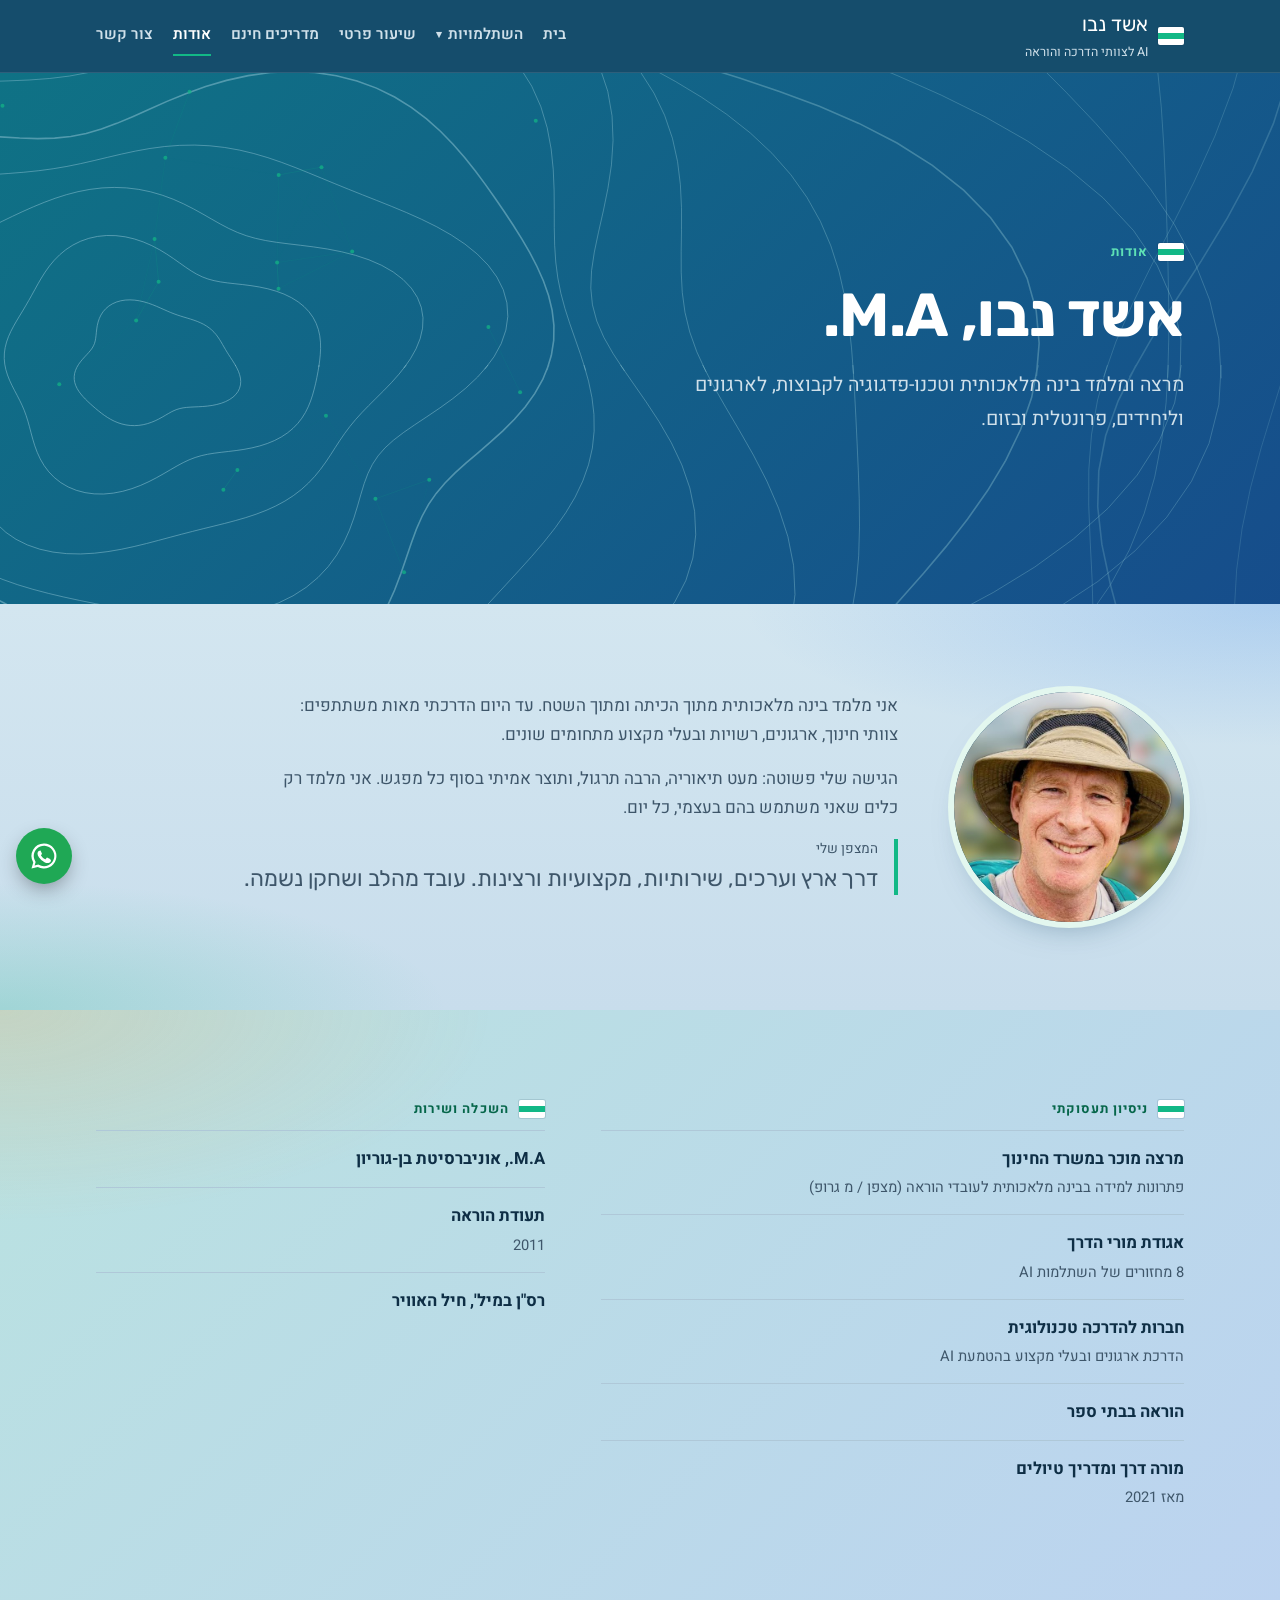
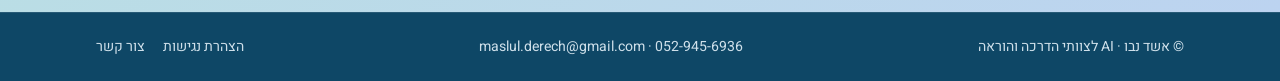
==== commit 911ae9b5: "GoatCounter: switch to maslul-ai site code" ====
--- a/about.html
+++ b/about.html
@@ -70,6 +70,6 @@
 <footer class="site"><div class="wrap"><span>© אשד נבו · AI לצוותי הדרכה והוראה</span><span>052-945-6936 · maslul.derech@gmail.com</span><nav aria-label="קישורים נוספים"><a href="accessibility.html">הצהרת נגישות</a><a href="contact.html">צור קשר</a></nav></div></footer>
 <a class="wa-float" href="https://wa.me/972529456936?text=%D7%94%D7%99%D7%99%20%D7%90%D7%A9%D7%93%2C%20%D7%90%D7%A9%D7%9E%D7%97%20%D7%9C%D7%A9%D7%9E%D7%95%D7%A2%20%D7%A2%D7%9C%20%D7%94%D7%94%D7%A9%D7%AA%D7%9C%D7%9E%D7%95%D7%99%D7%95%D7%AA" target="_blank" rel="noopener" aria-label="שליחת הודעה בווטסאפ"><svg><use href="#i-wa"/></svg></a>
 <script src="site.js?v=4"></script>
-<script data-goatcounter="https://eshed-ai.goatcounter.com/count" async src="https://gc.zgo.at/count.js"></script>
+<script data-goatcounter="https://maslul-ai.goatcounter.com/count" async src="https://gc.zgo.at/count.js"></script>
 </body>
 </html>
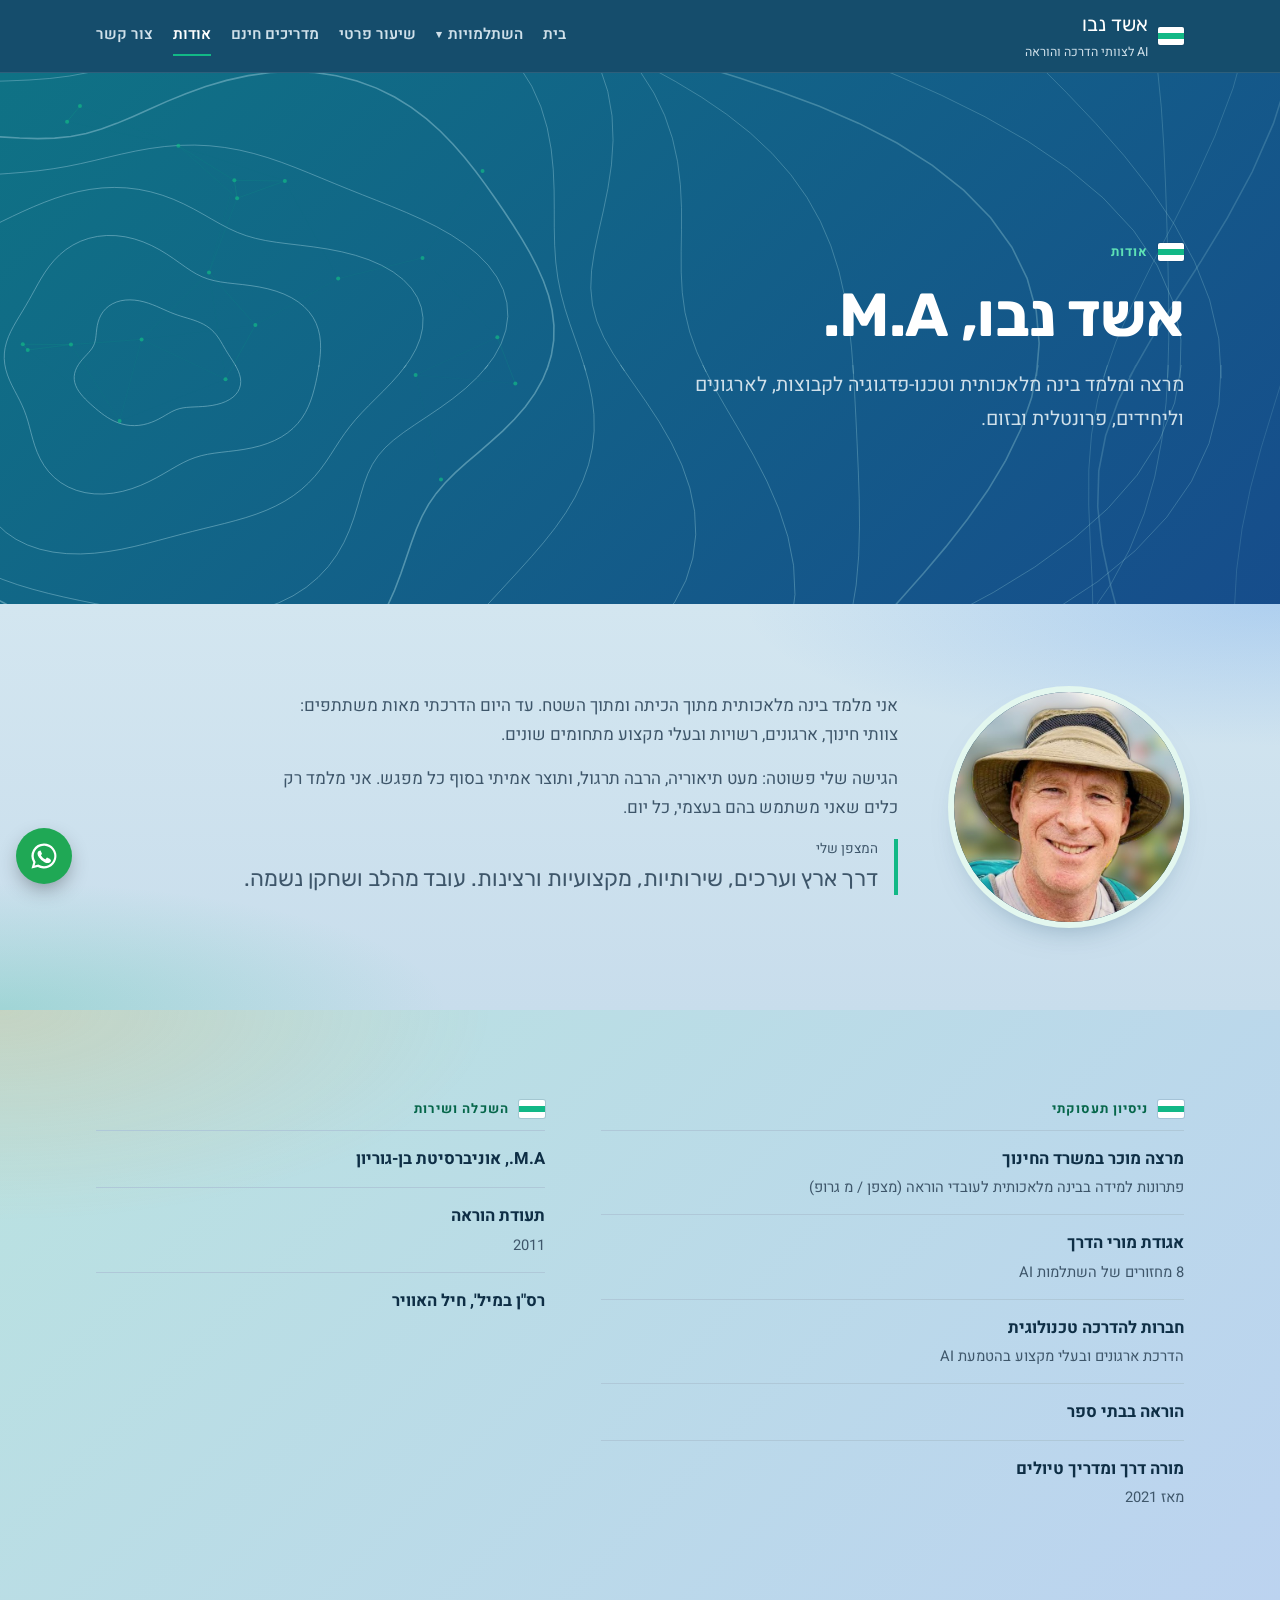
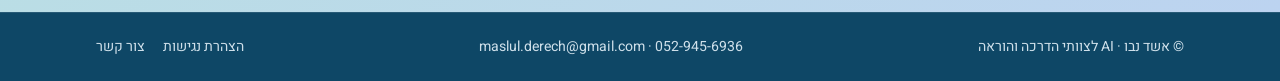
==== commit 25274816: "Home: closing CTA (WhatsApp/call/email) and tappable footer contacts Co-Authored-By: Claude Opus 5.5" ====
--- a/about.html
+++ b/about.html
@@ -24,7 +24,7 @@
 <link rel="preconnect" href="https://fonts.googleapis.com">
 <link rel="preconnect" href="https://fonts.gstatic.com" crossorigin>
 <link rel="stylesheet" href="https://fonts.googleapis.com/css2?family=Rubik:wght@500;700&family=Heebo:wght@400;500;600;700&family=IBM+Plex+Mono:wght@500&display=swap">
-<link rel="stylesheet" href="style.css?v=15">
+<link rel="stylesheet" href="style.css?v=16">
 </head>
 <body>
 <a class="skip-link" href="#main">דילוג לתוכן</a>
--- a/style.css
+++ b/style.css
@@ -186,6 +186,7 @@
 .cta .wrap{display:flex;flex-wrap:wrap;align-items:center;justify-content:space-between;gap:20px}
 .cta h2{font-size:clamp(1.6rem,3.6vw,2.4rem)}
 .cta p{color:var(--on-night-muted)}
+.cta p a{color:var(--on-night);text-decoration:underline;text-underline-offset:3px}
 .cta .txt{display:grid;gap:8px;min-width:0;flex:1 1 360px}
 
 footer.site{background:var(--night);color:var(--on-night-muted);font-size:.88rem;border-top:1px solid color-mix(in srgb,var(--on-night) 10%,transparent)}
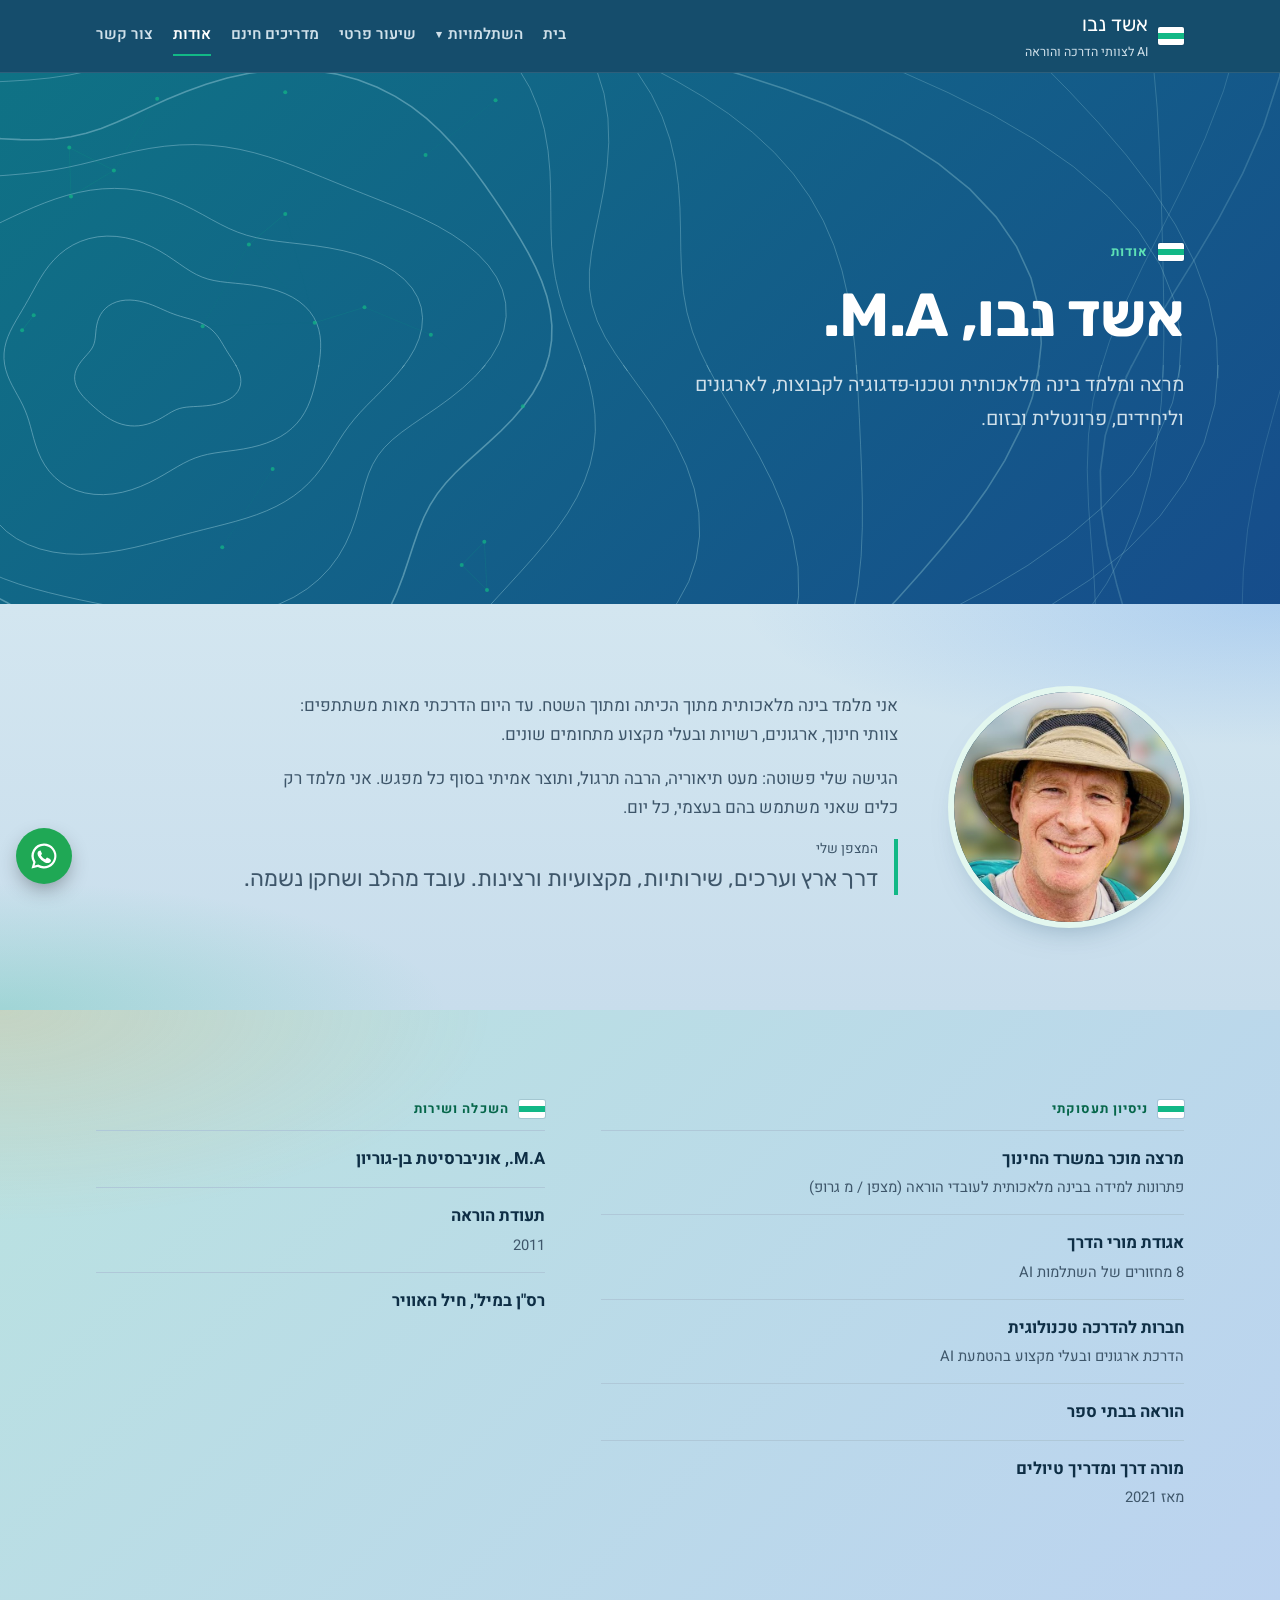
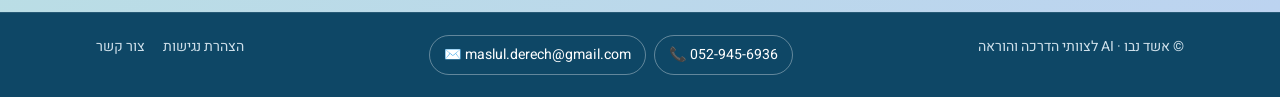
==== commit 4e260bc1: "Footer: phone and email as tappable buttons on all pages Co-Authored-By: Claude Opus 5.5 <noreply@an" ====
--- a/about.html
+++ b/about.html
@@ -24,7 +24,7 @@
 <link rel="preconnect" href="https://fonts.googleapis.com">
 <link rel="preconnect" href="https://fonts.gstatic.com" crossorigin>
 <link rel="stylesheet" href="https://fonts.googleapis.com/css2?family=Rubik:wght@500;700&family=Heebo:wght@400;500;600;700&family=IBM+Plex+Mono:wght@500&display=swap">
-<link rel="stylesheet" href="style.css?v=16">
+<link rel="stylesheet" href="style.css?v=17">
 </head>
 <body>
 <a class="skip-link" href="#main">דילוג לתוכן</a>
@@ -67,7 +67,7 @@
   </ul></div>
 </div></section>
 </main>
-<footer class="site"><div class="wrap"><span>© אשד נבו · AI לצוותי הדרכה והוראה</span><span>052-945-6936 · maslul.derech@gmail.com</span><nav aria-label="קישורים נוספים"><a href="accessibility.html">הצהרת נגישות</a><a href="contact.html">צור קשר</a></nav></div></footer>
+<footer class="site"><div class="wrap"><span>© אשד נבו · AI לצוותי הדרכה והוראה</span><span class="foot-contact"><a class="foot-btn" href="tel:+972529456936" aria-label="התקשרו: 052-945-6936">📞 052-945-6936</a><a class="foot-btn" href="mailto:maslul.derech@gmail.com" aria-label="שליחת מייל">✉️ maslul.derech@gmail.com</a></span><nav aria-label="קישורים נוספים"><a href="accessibility.html">הצהרת נגישות</a><a href="contact.html">צור קשר</a></nav></div></footer>
 <a class="wa-float" href="https://wa.me/972529456936?text=%D7%94%D7%99%D7%99%20%D7%90%D7%A9%D7%93%2C%20%D7%90%D7%A9%D7%9E%D7%97%20%D7%9C%D7%A9%D7%9E%D7%95%D7%A2%20%D7%A2%D7%9C%20%D7%94%D7%94%D7%A9%D7%AA%D7%9C%D7%9E%D7%95%D7%99%D7%95%D7%AA" target="_blank" rel="noopener" aria-label="שליחת הודעה בווטסאפ"><svg><use href="#i-wa"/></svg></a>
 <script src="site.js?v=4"></script>
 <script data-goatcounter="https://maslul-ai.goatcounter.com/count" async src="https://gc.zgo.at/count.js"></script>
--- a/style.css
+++ b/style.css
@@ -194,6 +194,9 @@
 footer.site nav{display:flex;flex-wrap:wrap;gap:6px 18px}
 footer.site a{text-decoration:none}
 footer.site a:hover{color:var(--on-night)}
+footer.site .foot-contact{display:flex;flex-wrap:wrap;gap:8px}
+footer.site .foot-btn{display:inline-flex;align-items:center;gap:6px;padding:7px 14px;border-radius:999px;border:1px solid color-mix(in srgb,var(--on-night) 35%,transparent);color:var(--on-night);direction:ltr;unicode-bidi:isolate}
+footer.site .foot-btn:hover{background:color-mix(in srgb,var(--on-night) 12%,transparent)}
 
 .wa-float{position:fixed;left:calc(16px + env(safe-area-inset-left,0px));bottom:calc(16px + env(safe-area-inset-bottom,0px));z-index:35;width:56px;height:56px;border-radius:50%;background:var(--wa);color:#fff;display:none;place-items:center;box-shadow:0 8px 22px -6px rgba(0,0,0,.45)}
 .wa-float svg{width:30px;height:30px}
